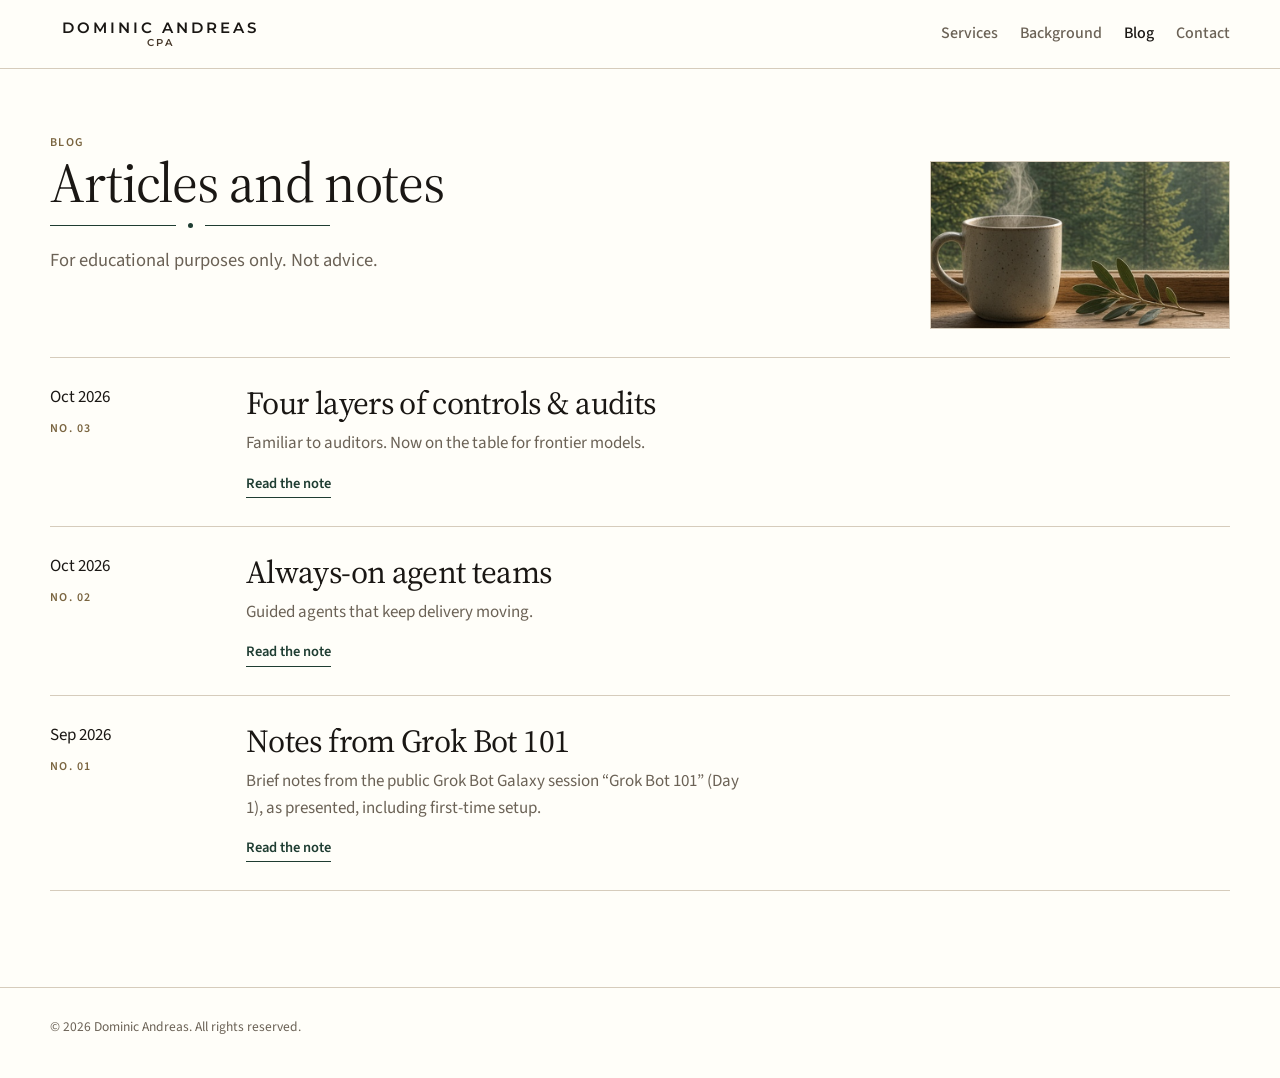
==== blog/index.html @ aa9d6150 "Add files via upload" ====
<!DOCTYPE html>
<!-- Public blog list. Source: versions/option-2/combined-index-cup-aside-live.html -->
<html lang="en"><head>
  <meta charset="UTF-8">
  <meta name="viewport" content="width=device-width, initial-scale=1">
  <title>Practice notes — Dominic Andreas, CPA</title>
  <meta name="description" content="Short notes on the file, the close, and where a tool belongs.">
  <meta name="theme-color" content="#1F3D32">
  <link rel="icon" href="data:image/svg+xml,%3Csvg xmlns='http://www.w3.org/2000/svg' viewBox='0 0 32 32'%3E%3Ccircle cx='16' cy='16' r='6' fill='%231F3D32'/%3E%3C/svg%3E">
  <link rel="preconnect" href="https://fonts.googleapis.com">
  <link rel="preconnect" href="https://fonts.gstatic.com" crossorigin="">
  <link href="https://fonts.googleapis.com/css2?family=Source+Sans+3:ital,wght@0,400;0,500;0,600;0,700;1,400&amp;family=Source+Serif+4:ital,opsz,wght@0,8..60,400;0,8..60,600;1,8..60,400&amp;display=swap" rel="stylesheet">
  <link href="https://fonts.googleapis.com/css2?family=Montserrat:wght@600&amp;display=swap" rel="stylesheet">
  <style>
    :root {
      --forest: #1F3D32;
      --forest-2: #18332A;
      --ink: #1A1714;
      --muted: #6B6256;
      --paper: #FFFEF9;
      --rule: #D6CCBC;
      --clay: #1F3D32;
      --sage: #7A6540;
    }
    * { box-sizing: border-box; margin: 0; padding: 0; }
    html { scroll-behavior: smooth; }
    body {
      background: var(--paper);
      color: var(--ink);
      font-family: "Source Sans 3", "Segoe UI", system-ui, sans-serif;
      font-size: 17px;
      line-height: 1.6;
    }
    img { display: block; max-width: 100%; }
    a { color: inherit; text-decoration: none; }
    a:hover { color: var(--forest-2); }
    :focus-visible { outline: 2px solid var(--forest); outline-offset: 3px; }
    ::selection { background: var(--forest); color: var(--paper); }
    .wrap { width: min(1180px, calc(100% - 40px)); margin: 0 auto; }
    header {
      position: sticky;
      top: 0;
      z-index: 10;
      background: #FFFEF9;
      backdrop-filter: blur(16px);
      border-bottom: 1px solid var(--rule);
    }
    .nav {
      display: flex;
      align-items: center;
      justify-content: space-between;
      gap: 20px;
      min-height: 68px;
      flex-wrap: wrap;
      padding: 8px 0;
    }
    .logo { display: flex; align-items: center; gap: 10px; font-weight: 700; }
    .dot { width: 10px; height: 10px; border-radius: 50%; background: var(--forest); flex: 0 0 auto; }
    .logo svg, .logo img.wordmark, .logo img.wordmark-da { display: block; height: 40px; width: auto; max-width: none; flex-shrink: 0; }
    .logo .lockup {
      display: flex;
      flex-direction: row;
      align-items: center;
      gap: 12px;
    }
    .logo .lockup-name {
      display: flex;
      flex-direction: column;
      align-items: center;
      gap: 3px;
    }
    .logo .lockup-word,
    .logo .logo-cred {
      font-family: "Montserrat", "Century Gothic", sans-serif !important;
      font-weight: 600;
      line-height: 1;
      white-space: nowrap;
    }
    .logo .lockup-word {
      font-size: 15px;
      letter-spacing: 0.2em;
      color: #1A1714;
    }
    .logo .logo-cred {
      font-size: 10px;
      letter-spacing: 0.22em;
      color: #46382A;
    }
    .nav-right { display: flex; flex-wrap: wrap; justify-content: flex-end; gap: 8px 22px; font-size: 16px; font-weight: 500; color: var(--muted); }
    .nav-right a { transition: color .15s ease; }
    .nav-right a:hover,
    .nav-right a[aria-current="page"] { color: var(--ink); }
    h1, h2 { font-family: "Source Serif 4", Georgia, serif; font-weight: 400; letter-spacing: -0.02em; }
    .kicker {
      font-size: 12px;
      letter-spacing: 0.12em;
      text-transform: uppercase;
      font-weight: 600;
      color: var(--sage);
    }
    .page { padding: 64px 0 96px; }
    .sheet {
      display: grid;
      grid-template-columns: minmax(0, 1fr) 300px;
      grid-template-areas:
        "intro cup"
        "list list";
      column-gap: 40px;
      align-items: start;
    }
    .intro { grid-area: intro; }
    .page h1 { font-size: clamp(40px, 5vw, 56px); line-height: 1.12; margin: 0 0 8px; }
    .rule-dot { display: flex; align-items: center; gap: 12px; margin: 0 0 18px; max-width: 280px; }
    .rule-dot::before, .rule-dot::after { content: ""; height: 1px; background: var(--clay); flex: 1; }
    .rule-dot span { width: 5px; height: 5px; border-radius: 50%; background: var(--clay); }
    .lede { max-width: none; color: var(--muted); font-size: 18.5px; line-height: 1.55; }
    .sample { margin-top: 16px; max-width: 68ch; font-size: 14px; color: var(--muted); }
    .cup { grid-area: cup; margin: 28px 0 0; }
    .cup img {
      width: 100%;
      height: 168px;
      object-fit: cover;
      object-position: center 58%;
      border: 1px solid var(--rule);
    }
    .list { grid-area: list; margin-top: 28px; border-top: 1px solid var(--rule); }
    .row {
      display: grid;
      grid-template-columns: 168px minmax(0, 1fr);
      gap: 12px 28px;
      padding: 26px 0 28px;
      border-bottom: 1px solid var(--rule);
    }
    .row time { display: block; font-variant-numeric: tabular-nums; }
    .row .kicker { display: block; margin-top: 8px; }
    .row h2 { font-size: clamp(26px, 3vw, 32px); line-height: 1.2; }
    .dek { margin-top: 8px; max-width: 62ch; color: var(--muted); }
    .more {
      display: inline-block;
      margin-top: 14px;
      font-size: 14.5px;
      font-weight: 600;
      color: var(--forest);
      border-bottom: 1px solid var(--clay);
      padding-bottom: 2px;
    }
    footer {
      border-top: 1px solid var(--rule);
      padding: 28px 0 40px;
      font-size: 13.5px;
      color: var(--muted);
    }
    @media (max-width: 800px) {
      .page { padding: 36px 0 64px; }
      .sheet {
        grid-template-columns: 1fr;
        grid-template-areas:
          "intro"
          "list"
          "cup";
      }
      .cup { margin-top: 28px; }
      .cup img { height: 180px; }
      .row { grid-template-columns: 1fr; gap: 8px; }
      .nav-right { gap: 8px 16px; font-size: 15.5px; }
    }
    @media (prefers-reduced-motion: reduce) { html { scroll-behavior: auto; } }
  </style>
</head>
<body>
  <header>
    <div class="wrap nav">
      <a class="logo" href="index.html" aria-label="Dominic Andreas, CPA"><span class="lockup"><img class="wordmark-da" src="da-monogram.png" alt="" height="40"><span class="lockup-name"><span class="lockup-word">DOMINIC ANDREAS</span><span class="logo-cred">CPA</span></span></span></a>
      <nav class="nav-right" aria-label="Primary">
        <a href="../index.html#services">Services</a>
        <a href="../background.html">Background</a>
        <a href="index.html" aria-current="page">Blog</a>
        <a href="../contact.html">Contact</a>
      </nav>
    </div>
  </header>
  <main class="page">
    <div class="wrap">
      <div class="sheet">
        <div class="intro">
          <p class="kicker">Blog</p>
          <h1>Articles and notes</h1>
          <div class="rule-dot" aria-hidden="true"><span></span></div>
          <p class="lede">For educational purposes only. Not advice.</p>
        </div>
        <figure class="cup">
          <img src="../images/mug-and-morning.png" alt="A ceramic mug on a wooden windowsill, with trees beyond the glass.">
        </figure>
        <div class="list">
          <article class="row">
            <div>
              <time datetime="2026-10-03">Oct 2026</time>
              <span class="kicker">No. 03</span>
            </div>
            <div>
              <h2><a href="posts/four-layers-of-controls-and-audits.html">Four layers of controls &amp; audits</a></h2>
              <p class="dek">Familiar to auditors. Now on the table for frontier models.</p>
              <a class="more" href="posts/four-layers-of-controls-and-audits.html">Read the note</a>
            </div>
          </article>
          <article class="row">
            <div>
              <time datetime="2026-10-03">Oct 2026</time>
              <span class="kicker">No. 02</span>
            </div>
            <div>
              <h2><a href="posts/always-on-agent-teams.html">Always-on agent teams</a></h2>
              <p class="dek">Guided agents that keep delivery moving.</p>
              <a class="more" href="posts/always-on-agent-teams.html">Read the note</a>
            </div>
          </article>
          <article class="row">
            <div>
              <time datetime="2026-09-12">Sep 2026</time>
              <span class="kicker">No. 01</span>
            </div>
            <div>
              <h2><a href="posts/grok-bot-101.html">Notes from Grok Bot 101</a></h2>
              <p class="dek">Brief notes from the public Grok Bot Galaxy session “Grok Bot 101” (Day 1), as presented, including first-time setup.&nbsp;<br></p>
              <a class="more" href="posts/grok-bot-101.html">Read the note</a>
            </div>
          </article>
        </div>
      </div>
    </div>
  </main>
  <footer>
    <div class="wrap">© 2026 Dominic Andreas. All rights reserved.</div>
  </footer>
  </body></html>
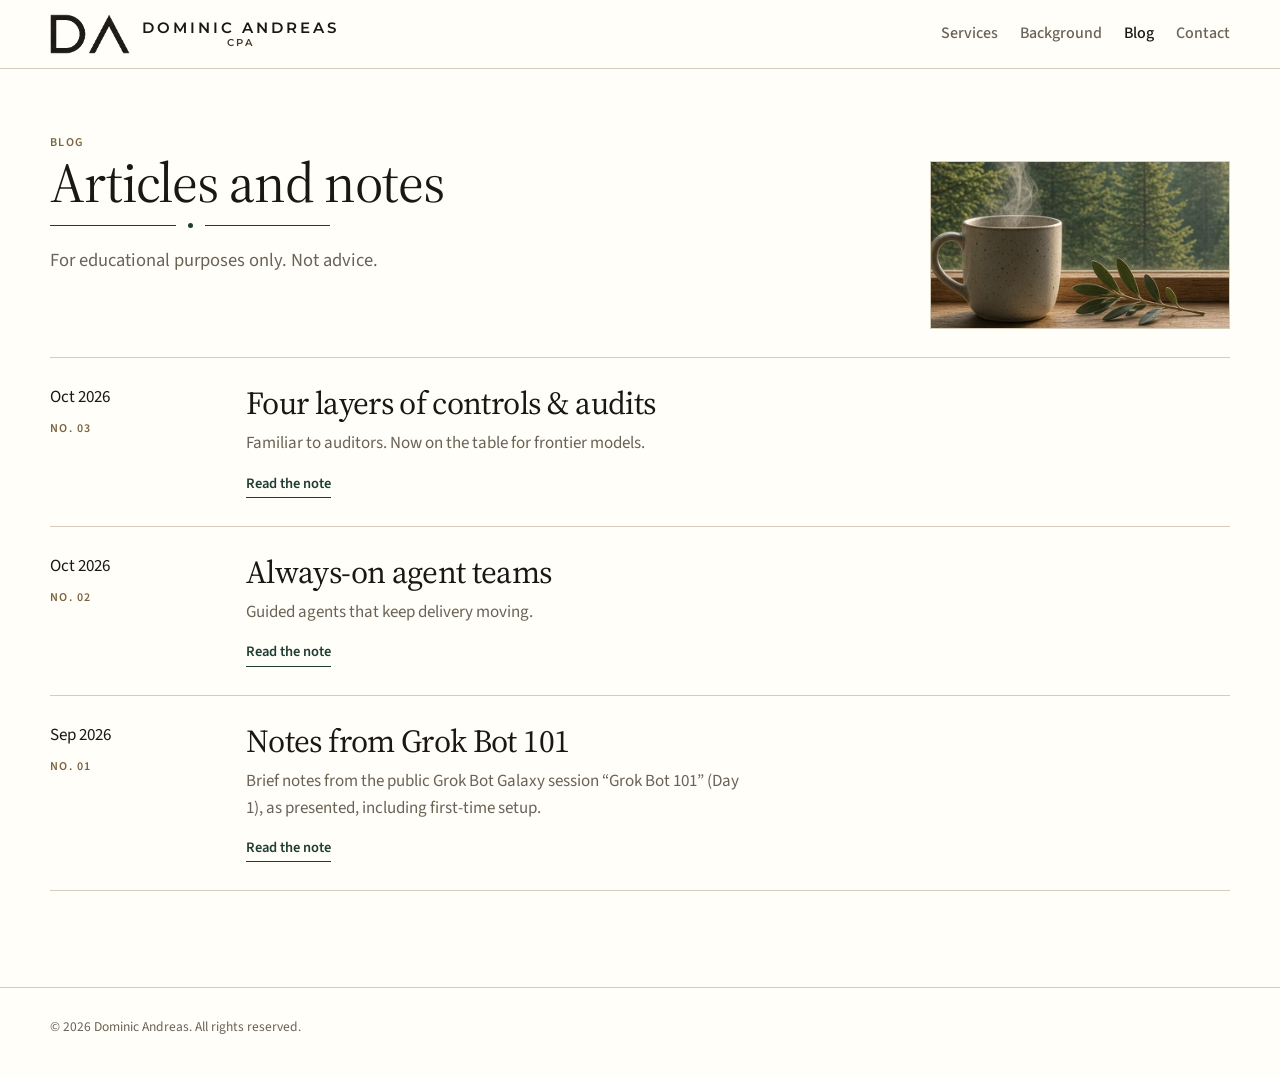
==== commit 3989dd9a: "Add files via upload" ====
--- a/blog/index.html
+++ b/blog/index.html
@@ -170,7 +170,7 @@
 <body>
   <header>
     <div class="wrap nav">
-      <a class="logo" href="index.html" aria-label="Dominic Andreas, CPA"><span class="lockup"><img class="wordmark-da" src="da-monogram.png" alt="" height="40"><span class="lockup-name"><span class="lockup-word">DOMINIC ANDREAS</span><span class="logo-cred">CPA</span></span></span></a>
+      <a class="logo" href="../index.html" aria-label="Dominic Andreas, CPA"><span class="lockup"><img class="wordmark-da" src="../da-monogram.png" alt="" height="40"><span class="lockup-name"><span class="lockup-word">DOMINIC ANDREAS</span><span class="logo-cred">CPA</span></span></span></a>
       <nav class="nav-right" aria-label="Primary">
         <a href="../index.html#services">Services</a>
         <a href="../background.html">Background</a>
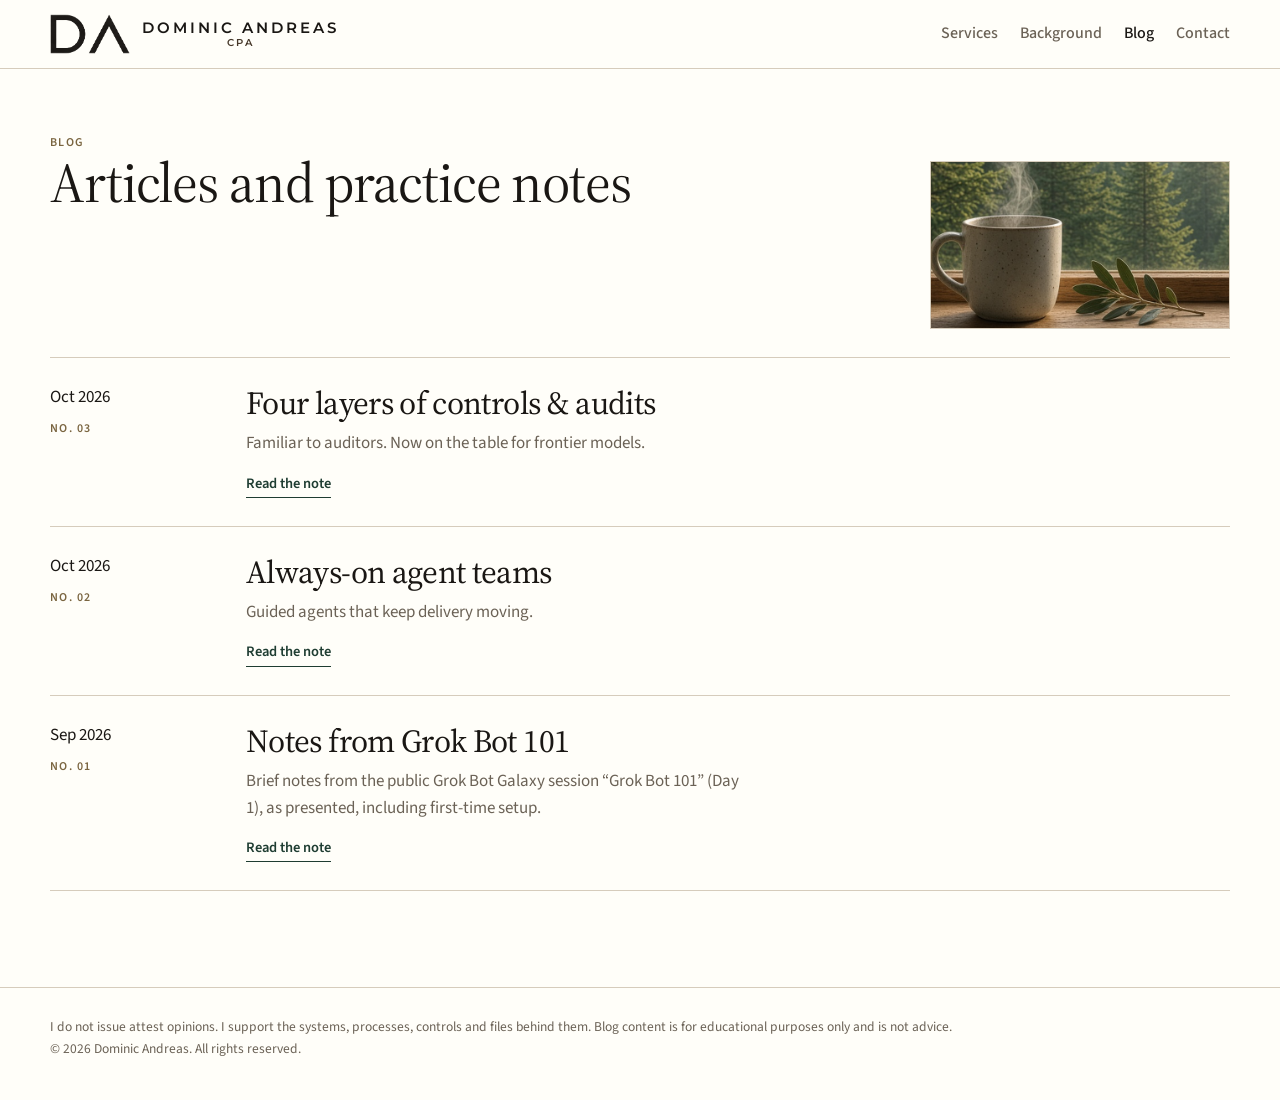
==== commit 3b5654f6: "Add files via upload" ====
--- a/blog/index.html
+++ b/blog/index.html
@@ -110,10 +110,7 @@
     }
     .intro { grid-area: intro; }
     .page h1 { font-size: clamp(40px, 5vw, 56px); line-height: 1.12; margin: 0 0 8px; }
-    .rule-dot { display: flex; align-items: center; gap: 12px; margin: 0 0 18px; max-width: 280px; }
-    .rule-dot::before, .rule-dot::after { content: ""; height: 1px; background: var(--clay); flex: 1; }
-    .rule-dot span { width: 5px; height: 5px; border-radius: 50%; background: var(--clay); }
-    .lede { max-width: none; color: var(--muted); font-size: 18.5px; line-height: 1.55; }
+    .lede { max-width: none; color: var(--muted); font-size: 16px; line-height: 1.55; }
     .sample { margin-top: 16px; max-width: 68ch; font-size: 14px; color: var(--muted); }
     .cup { grid-area: cup; margin: 28px 0 0; }
     .cup img {
@@ -184,9 +181,8 @@
       <div class="sheet">
         <div class="intro">
           <p class="kicker">Blog</p>
-          <h1>Articles and notes</h1>
-          <div class="rule-dot" aria-hidden="true"><span></span></div>
-          <p class="lede">For educational purposes only. Not advice.</p>
+          <h1>Articles and practice notes</h1>
+          <p class="lede" style="font-size: 15px;"><br></p>
         </div>
         <figure class="cup">
           <img src="../images/mug-and-morning.png" alt="A ceramic mug on a wooden windowsill, with trees beyond the glass.">
@@ -230,6 +226,6 @@
     </div>
   </main>
   <footer>
-    <div class="wrap">© 2026 Dominic Andreas. All rights reserved.</div>
+    <div class="wrap">I do not issue attest opinions. I support the systems, processes, controls and files behind them. Blog content is for educational purposes only and is not advice.<br>© 2026 Dominic Andreas. All rights reserved.</div>
   </footer>
   </body></html>
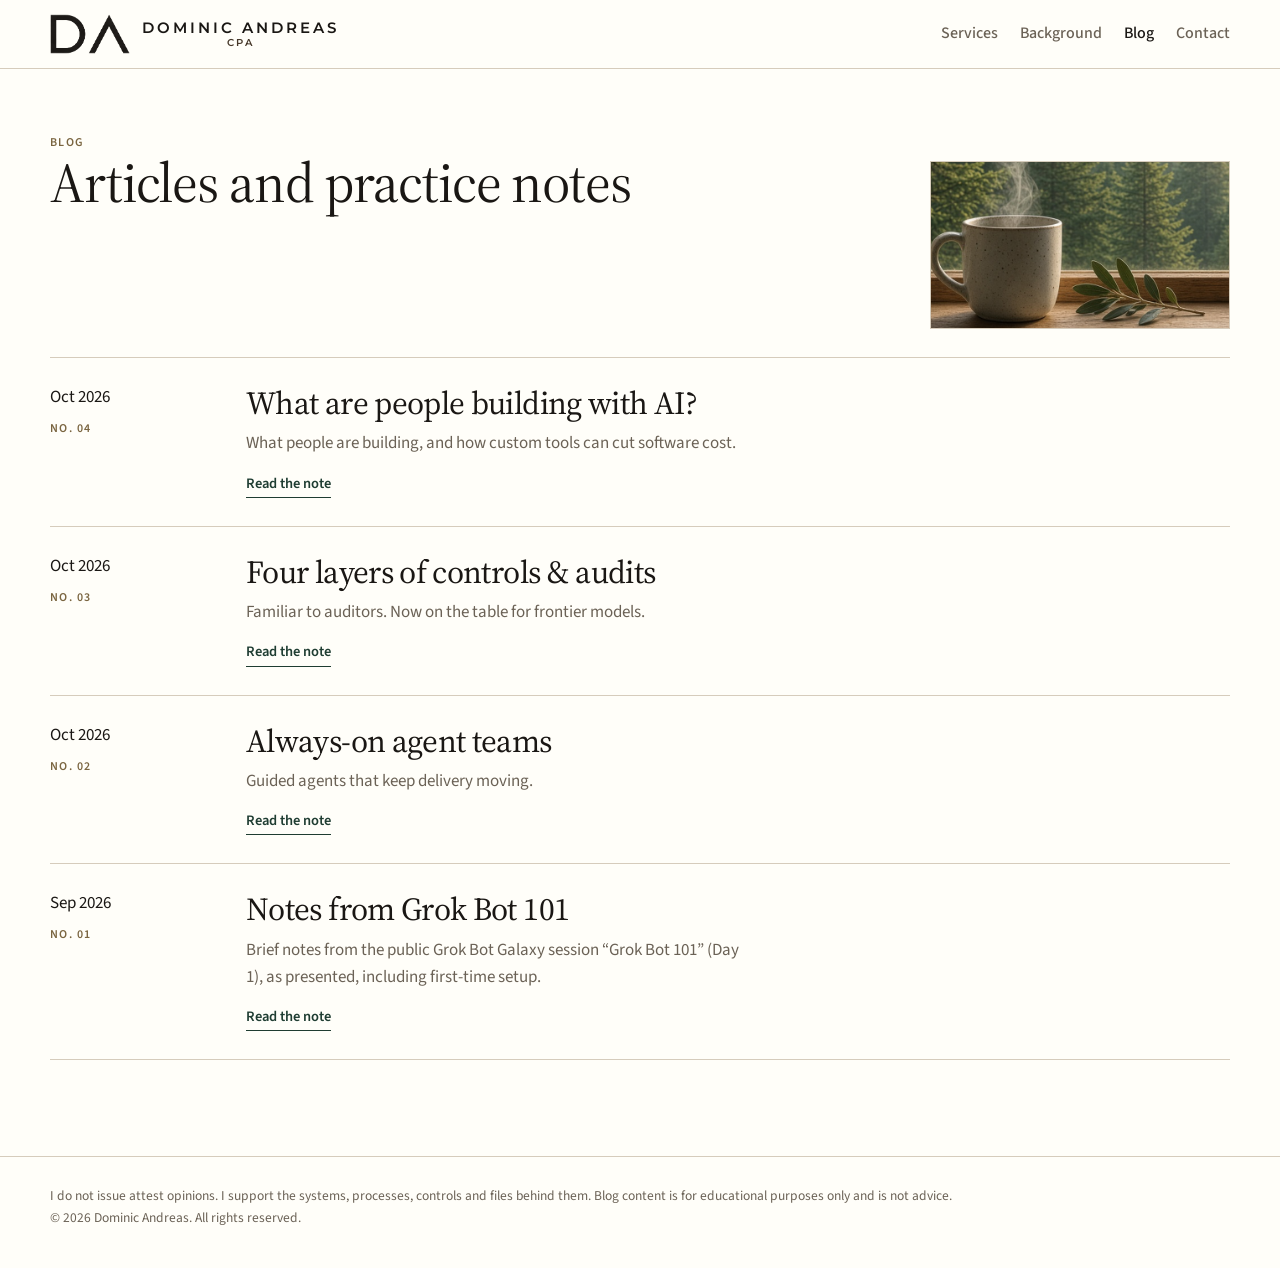
==== commit 4f4f97f8: "Add files via upload" ====
--- a/blog/index.html
+++ b/blog/index.html
@@ -190,6 +190,17 @@
         <div class="list">
           <article class="row">
             <div>
+              <time datetime="2026-10-20">Oct 2026</time>
+              <span class="kicker">No. 04</span>
+            </div>
+            <div>
+              <h2><a href="posts/business-ai-savings.html">What are people building with AI?</a></h2>
+              <p class="dek">What people are building, and how custom tools can cut software cost.</p>
+              <a class="more" href="posts/business-ai-savings.html">Read the note</a>
+            </div>
+          </article>
+          <article class="row">
+            <div>
               <time datetime="2026-10-03">Oct 2026</time>
               <span class="kicker">No. 03</span>
             </div>
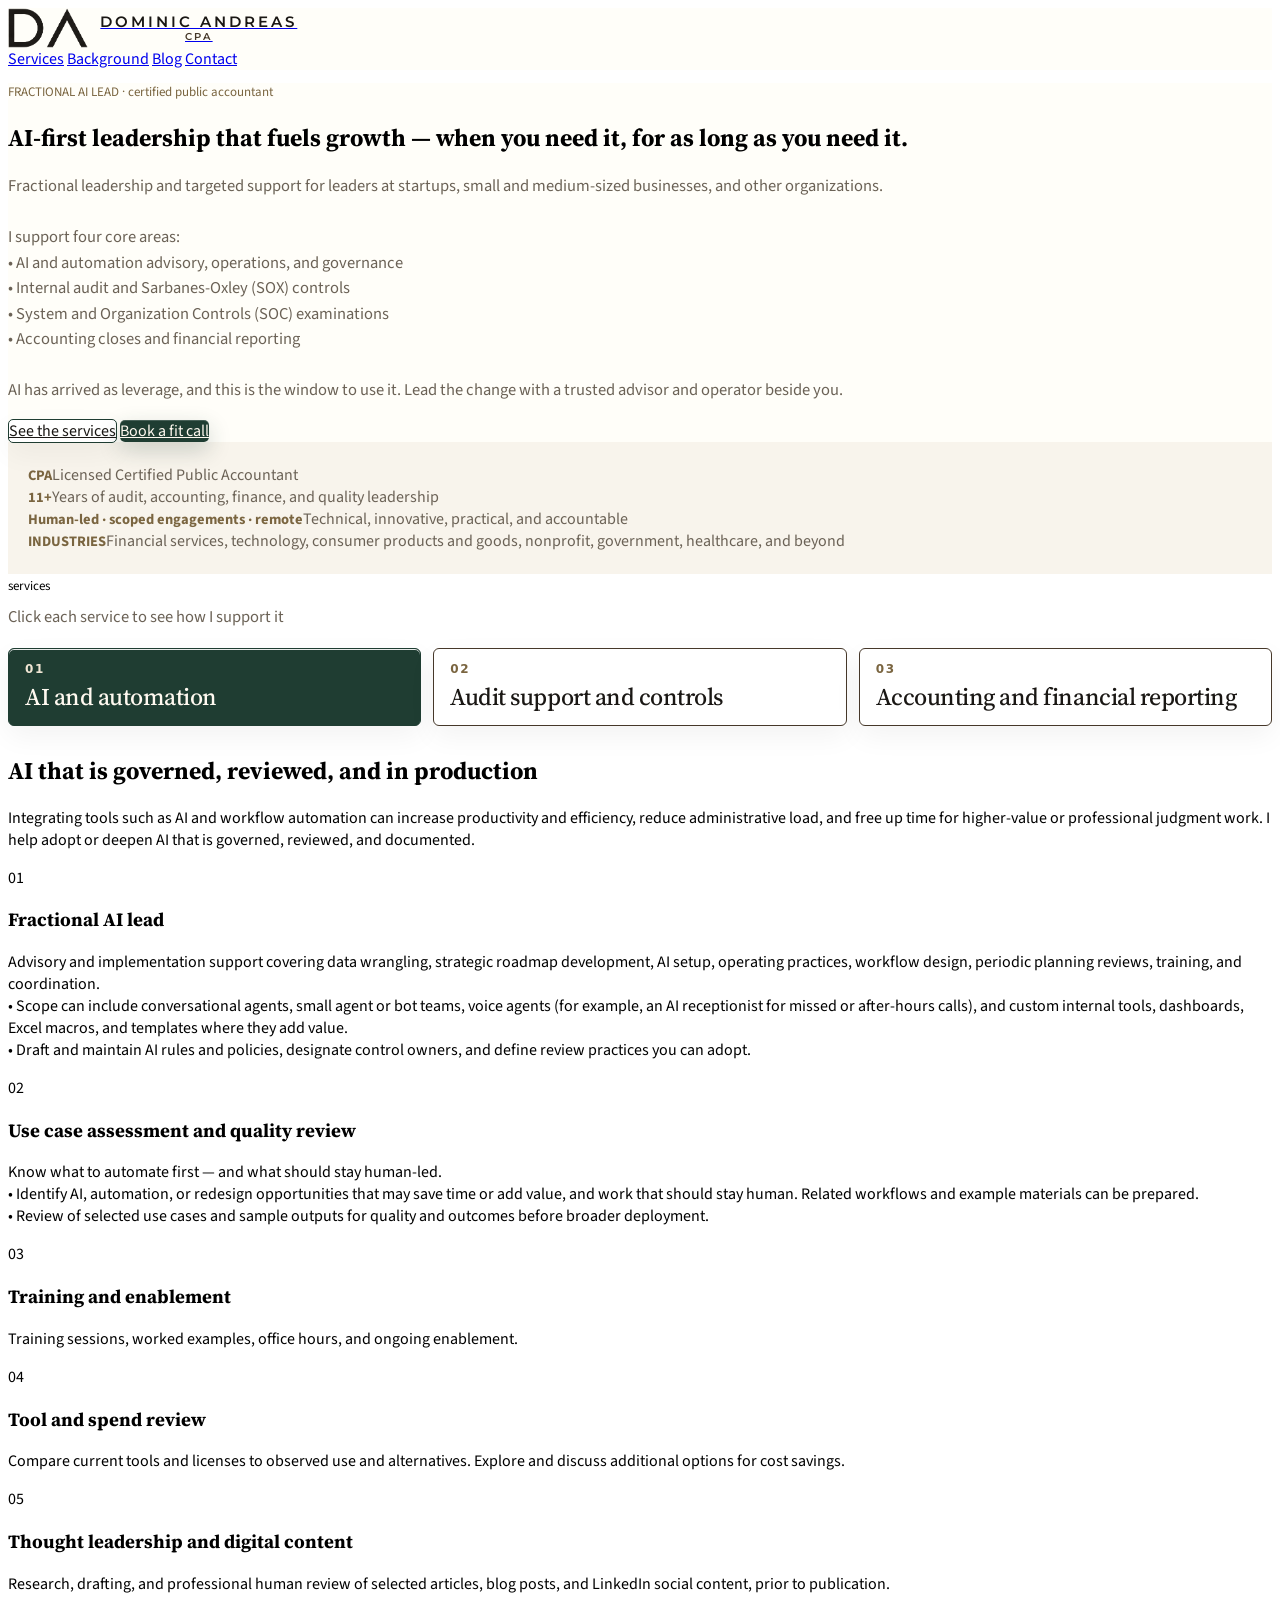
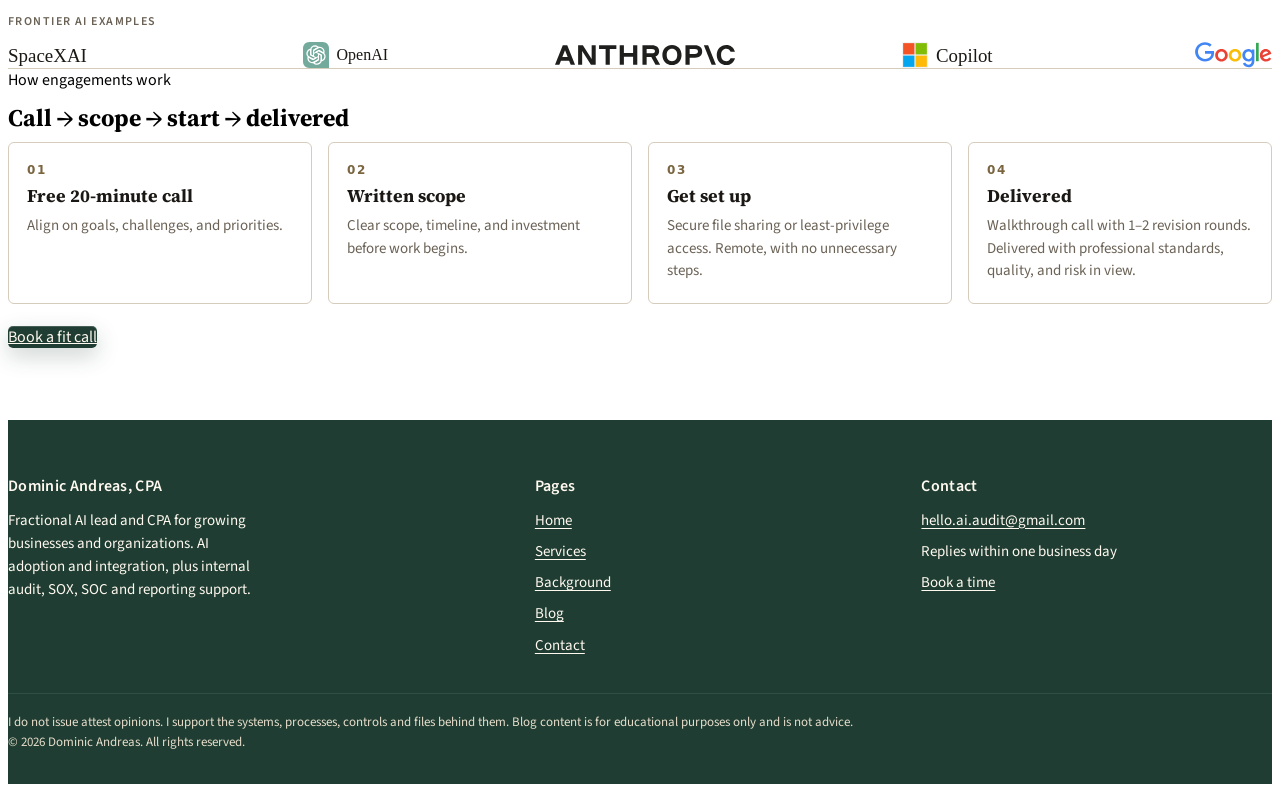
==== commit 39559a40: "Add files via upload" ====
--- a/blog/index.html
+++ b/blog/index.html
@@ -1,61 +1,41 @@
 <!DOCTYPE html>
-<!-- Public blog list. Source: versions/option-2/combined-index-cup-aside-live.html -->
-<html lang="en"><head>
-  <meta charset="UTF-8">
-  <meta name="viewport" content="width=device-width, initial-scale=1">
-  <title>Practice notes — Dominic Andreas, CPA</title>
-  <meta name="description" content="Short notes on the file, the close, and where a tool belongs.">
-  <meta name="theme-color" content="#1F3D32">
-  <link rel="icon" href="data:image/svg+xml,%3Csvg xmlns='http://www.w3.org/2000/svg' viewBox='0 0 32 32'%3E%3Ccircle cx='16' cy='16' r='6' fill='%231F3D32'/%3E%3C/svg%3E">
-  <link rel="preconnect" href="https://fonts.googleapis.com">
-  <link rel="preconnect" href="https://fonts.gstatic.com" crossorigin="">
-  <link href="https://fonts.googleapis.com/css2?family=Source+Sans+3:ital,wght@0,400;0,500;0,600;0,700;1,400&amp;family=Source+Serif+4:ital,opsz,wght@0,8..60,400;0,8..60,600;1,8..60,400&amp;display=swap" rel="stylesheet">
-  <link href="https://fonts.googleapis.com/css2?family=Montserrat:wght@600&amp;display=swap" rel="stylesheet">
-  <style>
+<!-- Public home. Source: versions/option-2/index-evergreen-type-combined-AIbeefup-wide-focus.html -->
+<html lang="en">
+<head>
+  <meta charset="UTF-8" />
+  <meta name="viewport" content="width=device-width, initial-scale=1" />
+  <title>Dominic Andreas, CPA — AI, Internal Audit, SOX, SOC, and Reporting</title>
+  <meta name="description" content="Independent fractional AI operator support, internal audit, SOX, and SEC filings." />
+  <meta name="theme-color" content="#1F3D32" />
+  <link rel="icon" href="data:image/svg+xml,%3Csvg xmlns='http://www.w3.org/2000/svg' viewBox='0 0 32 32'%3E%3Ccircle cx='16' cy='16' r='6' fill='%231F3D32'/%3E%3C/svg%3E" />
+  <link rel="preconnect" href="https://fonts.googleapis.com" />
+  <link rel="preconnect" href="https://fonts.gstatic.com" crossorigin />
+  <link href="https://fonts.googleapis.com/css2?family=Source+Sans+3:ital,wght@0,400;0,500;0,600;0,700;1,400&amp;family=Source+Serif+4:ital,opsz,wght@0,8..60,400;0,8..60,600;1,8..60,400&amp;display=swap" rel="stylesheet" />
+  <link href="https://fonts.googleapis.com/css2?family=Montserrat:wght@600&amp;display=swap" rel="stylesheet" />
+  <link rel="stylesheet" href="site.css" />
+  <style id="page-css">
     :root {
       --forest: #1F3D32;
       --forest-2: #18332A;
+      --leaf: #7A6540;
       --ink: #1A1714;
       --muted: #6B6256;
+      --line: #D6CCBC;
       --paper: #FFFEF9;
+      --panel: #FFFEF9;
+      --gold: #1F3D32;
       --rule: #D6CCBC;
-      --clay: #1F3D32;
-      --sage: #7A6540;
-    }
-    * { box-sizing: border-box; margin: 0; padding: 0; }
-    html { scroll-behavior: smooth; }
-    body {
-      background: var(--paper);
-      color: var(--ink);
-      font-family: "Source Sans 3", "Segoe UI", system-ui, sans-serif;
-      font-size: 17px;
-      line-height: 1.6;
-    }
-    img { display: block; max-width: 100%; }
-    a { color: inherit; text-decoration: none; }
-    a:hover { color: var(--forest-2); }
-    :focus-visible { outline: 2px solid var(--forest); outline-offset: 3px; }
-    ::selection { background: var(--forest); color: var(--paper); }
-    .wrap { width: min(1180px, calc(100% - 40px)); margin: 0 auto; }
-    header {
-      position: sticky;
-      top: 0;
-      z-index: 10;
-      background: #FFFEF9;
-      backdrop-filter: blur(16px);
-      border-bottom: 1px solid var(--rule);
-    }
-    .nav {
-      display: flex;
-      align-items: center;
-      justify-content: space-between;
-      gap: 20px;
-      min-height: 68px;
-      flex-wrap: wrap;
-      padding: 8px 0;
-    }
-    .logo { display: flex; align-items: center; gap: 10px; font-weight: 700; }
-    .dot { width: 10px; height: 10px; border-radius: 50%; background: var(--forest); flex: 0 0 auto; }
+    }
+    body, .small, .logo, button, input, select, textarea, label {
+      font-family: "Source Sans 3", system-ui, sans-serif !important;
+    }
+    h1, h2, h3, h1.page-title {
+      font-family: "Source Serif 4", Georgia, serif !important;
+    }
+    .meta-box h2 { font-family: "Source Sans 3", system-ui, sans-serif; }
+    header { background: #FFFEF9; }
+    ::selection { background: #1F3D32; color: #FFF9F0; }
+    .dot { background: #1F3D32 !important; }
     .logo svg, .logo img.wordmark, .logo img.wordmark-da { display: block; height: 40px; width: auto; max-width: none; flex-shrink: 0; }
     .logo .lockup {
       display: flex;
@@ -86,157 +66,506 @@
       letter-spacing: 0.22em;
       color: #46382A;
     }
-    .nav-right { display: flex; flex-wrap: wrap; justify-content: flex-end; gap: 8px 22px; font-size: 16px; font-weight: 500; color: var(--muted); }
-    .nav-right a { transition: color .15s ease; }
-    .nav-right a:hover,
-    .nav-right a[aria-current="page"] { color: var(--ink); }
-    h1, h2 { font-family: "Source Serif 4", Georgia, serif; font-weight: 400; letter-spacing: -0.02em; }
-    .kicker {
+    .btn { background: #1F3D32 !important; color: #FFF9F0 !important; border-radius: 5px; box-shadow: 0 1px 0 rgba(255,255,255,0.18) inset, 0 8px 22px rgba(31,61,50,0.22); transition: background .15s ease, color .15s ease, box-shadow .15s ease, transform .15s ease; }
+    .btn:hover { background: #18332A !important; transform: translateY(-1px); box-shadow: 0 1px 0 rgba(255,255,255,0.18) inset, 0 8px 22px rgba(31,61,50,0.28); }
+    .btn:focus-visible { outline: 2px solid #1F3D32; outline-offset: 2px; }
+    a.shortcut[href*="contact"] {
+      background: #1F3D32 !important;
+      color: #FFF9F0 !important;
+      border-color: #1F3D32;
+      border-radius: 5px;
+    }
+    a.shortcut[href*="contact"]:hover { background: #18332A; color: #FFF9F0; }
+    .close { max-width: none; }
+    .hero-kicker { font-size: 13px; color: #7A6540; }
+    .cell b { font-size: 14.5px; }
+    .cell span { font-size: 16px; }
+    .btn.btn-line {
+      background: #FFFFFF !important;
+      background-color: #FFFFFF !important;
+      color: #1A1714 !important;
+      border: 1px solid #1F3D32 !important;
+      border-radius: 5px;
+      box-shadow: 0 1px 0 rgba(255,255,255,0.9) inset, 0 10px 28px rgba(26,23,20,0.05);
+    }
+    .btn.btn-line:hover { background: #FFFFFF !important; background-color: #FFFFFF !important; color: #1A1714 !important; transform: translateY(-1px); box-shadow: 0 6px 18px rgba(26, 23, 20, 0.07); }
+    .btn.btn-line:focus-visible { outline: 2px solid #1F3D32; outline-offset: 2px; }
+    .cta-row { align-items: center; gap: 18px; }
+    .cta-row .cta-text {
+      display: inline-flex;
+      align-items: center;
+      min-height: 46px;
+      padding: 0;
+      background: none;
+      border: 0;
+      box-shadow: none;
+      border-radius: 0;
+      color: #1F3D32;
+      font-family: "Source Sans 3", system-ui, sans-serif;
+      font-size: 14.5px;
+      font-weight: 600;
+      text-decoration: underline;
+      text-underline-offset: 3px;
+    }
+    .cta-row .cta-text:hover { color: #18332A; }
+    .meta-box { border-left-color: #1F3D32; }
+    .hero-top { display: block; }
+    .hero-top h1 { max-width: none; }
+    .hero-top .lead {
+      grid-area: auto;
+      max-width: none;
+      margin-top: 16px;
+      font-size: 16.5px;
+      line-height: 1.55;
+      color: #6B6256;
+    }
+    .hero-top .lead span[style] { font-size: inherit !important; }
+    .hero-top .lead + .lead {
+      margin-top: 16px;
+      font-size: 16.5px;
+      line-height: 1.55;
+      color: #6B6256;
+    }
+    .hero-top .lead:empty,
+    .hero-top .lead:has(> br:only-child) { display: none; }
+    .offer-tabs { display: grid; grid-template-columns: repeat(3, 1fr); gap: 12px; margin: 0 0 28px; }
+    .offer-tab {
+      font-family: "Source Serif 4", Georgia, serif !important;
+      font-size: 24px;
+      font-weight: 500;
+      letter-spacing: -0.02em;
+      line-height: 1.15;
+      text-align: left;
+      color: #1A1714;
+      background: #FFFFFF;
+      border: 1px solid #46382A;
+      border-radius: 6px;
+      padding: 14px 16px;
+      cursor: pointer;
+      transition: border-color .15s ease, box-shadow .15s ease, background .15s ease, transform .15s ease;
+      box-shadow: 0 1px 0 rgba(255,255,255,0.9) inset, 0 10px 28px rgba(26,23,20,0.05);
+    }
+    .offer-tab:hover {
+      border-color: color-mix(in srgb, #46382A 55%, #D6CCBC);
+      box-shadow:
+        inset 0 0 0 1px color-mix(in srgb, #46382A 35%, transparent),
+        0 6px 18px rgba(26, 23, 20, 0.07);
+      transform: translateY(-1px);
+    }
+    .offer-tab:focus-visible {
+      outline: 2px solid #46382A;
+      outline-offset: 2px;
+    }
+    .offer-tab .tab-n {
+      display: block;
+      font-family: "IBM Plex Sans", system-ui, sans-serif;
+      font-size: 12px;
+      letter-spacing: 0.14em;
+      font-weight: 600;
+      margin-bottom: 6px;
+      color: #7A6540;
+    }
+    .offer-tab[aria-selected="true"] { background: #1F3D32; color: #FFF9F0; border-color: #1F3D32; }
+    .offer-tab[aria-selected="true"] .tab-n { color: #F0E6D4; }
+    .offer-tab[aria-selected="true"]:hover {
+      transform: none;
+      box-shadow: none;
+      border-color: inherit;
+    }
+    .offer-panel { display: none !important; }
+    .wrap:has(#tab-automation[aria-selected="true"]) #panel-automation,
+    .wrap:has(#tab-services[aria-selected="true"]) #panel-services,
+    .wrap:has(#tab-filings[aria-selected="true"]) #panel-filings { display: block !important; }
+    .offer-kicker { margin: 0 0 14px; }
+    .offer-note {
+      margin: -4px 0 18px;
+      color: var(--muted);
+      font-size: 16.5px;
+      line-height: 1.45;
+    }
+    #engagements { border-top: 1px solid var(--rule); padding-bottom: 72px; }
+    #panel-automation .item:last-child { border-bottom: 0; }
+    #engagements .close { margin-top: 16px; }
+    #engagements .small { margin: 0 0 10px; }
+    #engagements h2 { margin: 0 0 8px; }
+    #engagements .stack {
+      display: grid;
+      grid-template-columns: repeat(4, 1fr);
+      gap: 16px;
+      border-top: 0;
+      margin-top: 0;
+    }
+    #engagements .item:first-child { padding-top: 20px; }
+    #engagements .item {
+      display: flex;
+      flex-direction: column;
+      align-items: flex-start;
+      gap: 8px;
+      background: #FFFFFF;
+      border: 1px solid #D6CCBC;
+      border-radius: 6px;
+      padding: 20px 18px;
+      row-gap: 8px;
+      column-gap: 0;
+      grid-template-columns: none;
+      border-bottom: 1px solid #D6CCBC;
+    }
+    #engagements .item h3,
+    #engagements .item p { grid-column: auto; margin: 0; }
+    #engagements .item h3 { font-size: 18px; line-height: 1.25; color: #1A1714; }
+    #engagements .item p { font-size: 15px; line-height: 1.5; color: #6B6256; }
+    #engagements .item .n {
+      display: block;
+      width: auto;
+      height: auto;
+      border-radius: 0;
+      background: none;
+      color: #7A6540;
+      font-family: "IBM Plex Sans", system-ui, sans-serif;
+      font-size: 12px;
+      letter-spacing: 0.14em;
+      font-weight: 600;
+      font-variant-numeric: tabular-nums;
+      padding: 0;
+    }
+    #engagements .eng-cta { margin-top: 22px; }
+    @media (max-width: 900px) {
+      #engagements .stack { grid-template-columns: repeat(2, 1fr); }
+    }
+    @media (max-width: 560px) {
+      #engagements .stack { grid-template-columns: 1fr; }
+    }
+
+    footer.site-foot {
+      background: #1F3D32;
+      color: #FFF9F0;
+      border-top: 0;
+      padding: 56px 0 32px;
+      font-size: 15px;
+    }
+    footer.site-foot .wrap {
+      font-size: 15px;
+      color: #FFF9F0;
+    }
+    footer.site-foot .foot-grid {
+      display: grid;
+      grid-template-columns: 1.4fr 1fr 1fr;
+      gap: 36px;
+      align-items: start;
+    }
+    footer.site-foot h3 {
+      font-family: "Source Sans 3", system-ui, sans-serif !important;
+      font-size: 16px !important;
+      font-weight: 600;
+      letter-spacing: 0.02em;
+      line-height: 1.3;
+      color: #FFF9F0;
+      margin: 0 0 12px;
+    }
+    footer.site-foot p,
+    footer.site-foot li {
+      font-family: "Source Sans 3", system-ui, sans-serif !important;
+      font-size: 15px !important;
+      line-height: 1.55;
+      color: #FFF9F0;
+      margin: 0;
+    }
+    footer.site-foot .foot-brand p { max-width: 36ch; }
+    footer.site-foot ul { list-style: none; padding: 0; margin: 0; }
+    footer.site-foot li + li { margin-top: 8px; }
+    footer.site-foot a {
+      color: #FFF9F0;
+      text-decoration: underline;
+      text-underline-offset: 3px;
+    }
+    footer.site-foot a:hover { color: #F0E6D4; }
+    footer.site-foot .legal {
+      border-top: 1px solid #2F4F43;
+      margin-top: 36px;
+      padding-top: 18px;
+      font-family: "Source Sans 3", system-ui, sans-serif !important;
+      font-size: 13px !important;
+      line-height: 1.55;
+      color: #E7DDCB;
+    }
+    @media (max-width: 800px) {
+      footer.site-foot .foot-grid { grid-template-columns: 1fr; gap: 28px; }
+    }
+    .offer-panel .band-head { grid-template-columns: 1fr; }
+    .offer-panel .band-head .intro { max-width: none; }
+    .hero {
+      background: #FFFEF9;
+    }
+    .hero .strip {
+      background: #F8F4EC;
+      color: #1A1714;
+      border-top: 0;
+      padding: 22px 8px 22px 20px;
+    }
+    .hero .strip .cell + .cell { border-left-color: #D6CCBC; }
+    .hero .strip .cell b { color: #7A6540; }
+    .hero .strip .cell span { color: #6B6256; }
+    .ai-models { margin: 18px 0 0; }
+    .ai-models-cap {
       font-size: 12px;
       letter-spacing: 0.12em;
       text-transform: uppercase;
       font-weight: 600;
-      color: var(--sage);
-    }
-    .page { padding: 64px 0 96px; }
-    .sheet {
-      display: grid;
-      grid-template-columns: minmax(0, 1fr) 300px;
-      grid-template-areas:
-        "intro cup"
-        "list list";
-      column-gap: 40px;
-      align-items: start;
-    }
-    .intro { grid-area: intro; }
-    .page h1 { font-size: clamp(40px, 5vw, 56px); line-height: 1.12; margin: 0 0 8px; }
-    .lede { max-width: none; color: var(--muted); font-size: 16px; line-height: 1.55; }
-    .sample { margin-top: 16px; max-width: 68ch; font-size: 14px; color: var(--muted); }
-    .cup { grid-area: cup; margin: 28px 0 0; }
-    .cup img {
+      color: var(--muted);
+      margin: 0 0 12px;
+    }
+    .ai-models-row {
+      display: flex;
+      flex-wrap: nowrap;
       width: 100%;
-      height: 168px;
-      object-fit: cover;
-      object-position: center 58%;
-      border: 1px solid var(--rule);
-    }
-    .list { grid-area: list; margin-top: 28px; border-top: 1px solid var(--rule); }
-    .row {
-      display: grid;
-      grid-template-columns: 168px minmax(0, 1fr);
-      gap: 12px 28px;
-      padding: 26px 0 28px;
-      border-bottom: 1px solid var(--rule);
-    }
-    .row time { display: block; font-variant-numeric: tabular-nums; }
-    .row .kicker { display: block; margin-top: 8px; }
-    .row h2 { font-size: clamp(26px, 3vw, 32px); line-height: 1.2; }
-    .dek { margin-top: 8px; max-width: 62ch; color: var(--muted); }
-    .more {
-      display: inline-block;
-      margin-top: 14px;
-      font-size: 14.5px;
-      font-weight: 600;
-      color: var(--forest);
-      border-bottom: 1px solid var(--clay);
-      padding-bottom: 2px;
-    }
-    footer {
-      border-top: 1px solid var(--rule);
-      padding: 28px 0 40px;
-      font-size: 13.5px;
-      color: var(--muted);
-    }
+      justify-content: space-between;
+      align-items: center;
+      gap: 12px;
+    }
+    .ai-models-lockup {
+      display: inline-flex;
+      align-items: center;
+      gap: 8px;
+      font-family: Georgia, serif;
+      font-size: 16px;
+      color: var(--ink);
+      white-space: nowrap;
+    }
+    .ai-models-row img { height: 26px; width: auto; max-width: 180px; display: block; }
     @media (max-width: 800px) {
-      .page { padding: 36px 0 64px; }
-      .sheet {
-        grid-template-columns: 1fr;
-        grid-template-areas:
-          "intro"
-          "list"
-          "cup";
-      }
-      .cup { margin-top: 28px; }
-      .cup img { height: 180px; }
-      .row { grid-template-columns: 1fr; gap: 8px; }
-      .nav-right { gap: 8px 16px; font-size: 15.5px; }
-    }
-    @media (prefers-reduced-motion: reduce) { html { scroll-behavior: auto; } }
+      .offer-tabs { grid-template-columns: 1fr; }
+      .ai-models-row { flex-wrap: wrap; justify-content: flex-start; row-gap: 16px; }
+    }
+
+    a.page-edit {
+      position: fixed;
+      z-index: 40;
+      right: 18px;
+      bottom: 18px;
+      background: #1F3D32;
+      color: #FFF9F0;
+      font-family: "Source Sans 3", system-ui, sans-serif;
+      font-size: 14px;
+      font-weight: 600;
+      text-decoration: none;
+      padding: 10px 16px;
+      border-radius: 5px;
+    }
+    a.page-edit:hover { background: #18332A; }
   </style>
 </head>
 <body>
-  <header>
+<header>
     <div class="wrap nav">
-      <a class="logo" href="../index.html" aria-label="Dominic Andreas, CPA"><span class="lockup"><img class="wordmark-da" src="../da-monogram.png" alt="" height="40"><span class="lockup-name"><span class="lockup-word">DOMINIC ANDREAS</span><span class="logo-cred">CPA</span></span></span></a>
+      <a class="logo" href="index.html" aria-label="Dominic Andreas, CPA"><span class="lockup"><img class="wordmark-da" src="da-monogram.png" alt="" height="40"><span class="lockup-name"><span class="lockup-word">DOMINIC ANDREAS</span><span class="logo-cred">CPA</span></span></span></a>
       <nav class="nav-right" aria-label="Primary">
-        <a href="../index.html#services">Services</a>
-        <a href="../background.html">Background</a>
-        <a href="index.html" aria-current="page">Blog</a>
-        <a href="../contact.html">Contact</a>
+        <a href="index.html#services">Services</a>
+        <a href="background.html">Background</a>
+        <a href="blog/index.html">Blog</a>
+        <a href="contact.html">Contact</a>
       </nav>
     </div>
   </header>
-  <main class="page">
+
+  <main id="top">
+    <section class="hero" aria-labelledby="hero-title">
+      <div class="wrap">
+        <p class="small hero-kicker">FRACTIONAL AI LEAD · certified public accountant</p>
+        <h1 id="hero-title">AI-first leadership that fuels growth — when you need it, for as long as you need it.</h1>
+        <div class="hero-top">
+          <p class="lead">Fractional leadership and targeted support for leaders at startups, small and medium-sized businesses, and other organizations.<br><br>I support four core areas:<br>• AI and automation advisory, operations, and governance<br>• Internal audit and Sarbanes-Oxley (SOX) controls<br>• System and Organization Controls (SOC) examinations<br>• Accounting closes and financial reporting<br><br>AI has arrived as leverage, and this is the window to use it. Lead the change with a trusted advisor and operator beside you.</p></div>
+        <div class="cta-row">
+          <a class="btn btn-line" href="#services">See the services</a>
+          <a class="btn" href="contact.html">Book a fit call</a>
+        </div>
+        <div class="strip" role="list">
+          <div class="cell" role="listitem"><b>CPA</b><span>Licensed Certified Public Accountant</span></div>
+          <div class="cell" role="listitem"><b>11+</b><span>Years of audit, accounting, finance, and quality leadership</span></div>
+          <div class="cell" role="listitem"><b>Human-led · scoped engagements · remote</b><span>Technical, innovative, practical, and accountable<br></span></div>
+          <div class="cell" role="listitem"><b>INDUSTRIES</b><span>Financial services, technology, consumer products and goods, nonprofit, government, healthcare, and beyond</span></div>
+        </div>
+      </div>
+    </section>
+
+    <section class="band" id="services" aria-labelledby="services-title">
+      <div class="wrap">
+        <p class="small offer-kicker"><span style="font-size: 13px;">services</span></p>
+        <p class="offer-note">Click each service to see how I support it</p>
+        <div class="offer-tabs" role="tablist" aria-label="Services">
+          <button type="button" class="offer-tab" role="tab" id="tab-automation" aria-selected="true" aria-controls="panel-automation"><span class="tab-n">01</span>AI and automation</button>
+          <button type="button" class="offer-tab" role="tab" id="tab-services" aria-selected="false" aria-controls="panel-services"><span class="tab-n">02</span>Audit support and controls</button>
+          <button type="button" class="offer-tab" role="tab" id="tab-filings" aria-selected="false" aria-controls="panel-filings"><span class="tab-n">03</span>Accounting and financial reporting</button>
+        </div>
+        <div class="offer-panel" id="panel-services" role="tabpanel" aria-labelledby="tab-services" hidden="">
+        <div class="band-head">
+          <div>
+            <h2 id="services-title">Internal audit, SOX, and SOC capacity that closes findings</h2>
+            <p class="intro">Planning, testing, reporting, and follow-up so findings close and the file holds up. Through the audit cycle, we also coordinate with external auditors — PBC request tracking, workpapers, evidence assembly, and clear communication.</p>
+          </div>
+        </div>
+        <div class="stack">
+          <article class="item">
+            <div class="n">01</div>
+            <h3>Internal audits and compliance</h3>
+            <p>Risk-based financial, operational, information technology (IT), and compliance audits. Planning through reporting, with findings that are specific, evidence-based, and usable.</p>
+          </article>
+          <article class="item">
+            <div class="n">02</div>
+            <h3>Co-sourced SOX testing and remediation</h3>
+            <p>Risk-based SOX / ICFR testing capacity inside your methodology — plus remediation that sticks. ITGC and IT audit support when systems sit in scope.</p>
+          </article>
+          <article class="item">
+            <div class="n">03</div>
+            <h3>SOC 1 and SOC 2&nbsp;&nbsp;</h3>
+            <p>SOC support and readiness: internal control identification and documentation, walkthroughs, evidence gathering and testing, gap analysis, and reporting.</p>
+          </article>
+          <article class="item">
+            <div class="n">04</div>
+            <h3>Standing up the function</h3>
+            <p>When standing up or building internal audit: risk universe, annual plan, workpaper standards, and reporting management can use.</p>
+          </article>
+        </div>
+        <p class="close">Once the process is sound, repeatable steps can be automated, with governance and quality gates.</p>
+        </div>
+        <div class="offer-panel" id="panel-automation" role="tabpanel" aria-labelledby="tab-automation">
+        <div class="band-head">
+          <div>
+            <h2 id="automation-title">AI that is governed, reviewed, and in production</h2>
+            <p class="intro">Integrating tools such as AI and workflow automation can increase productivity and efficiency, reduce administrative load, and free up time for higher-value or professional judgment work. I help adopt or deepen AI that is governed, reviewed, and documented.&nbsp;</p>
+          </div>
+        </div>
+
+<div class="stack"><article class="item"><div class="n">01</div><h3>Fractional AI lead</h3><p>Advisory and implementation support covering data wrangling, strategic roadmap development, AI setup, operating practices, workflow design, periodic planning reviews, training, and coordination.<br>• Scope can include conversational agents, small agent or bot teams, voice agents (for example, an AI receptionist for missed or after-hours calls), and custom internal tools, dashboards, Excel macros, and templates where they add value.<br>• Draft and maintain AI rules and policies, designate control owners, and define review practices you can adopt.</p></article>
+          <article class="item">
+            <div class="n">02</div>
+            <h3>Use case assessment and quality review</h3>
+            <p>Know what to automate first — and what should stay human-led.<br>• Identify AI, automation, or redesign opportunities that may save time or add value, and work that should stay human. Related workflows and example materials can be prepared.<br>• Review of selected use cases and sample outputs for quality and outcomes before broader deployment.</p>
+          </article>
+          <article class="item">
+            <div class="n">03</div>
+            <h3>Training and enablement</h3>
+            <p>Training sessions, worked examples, office hours, and ongoing enablement.</p>
+          </article>
+          <article class="item">
+            <div class="n">04</div>
+            <h3>Tool and spend review</h3>
+            <p>Compare current tools and licenses to observed use and alternatives. Explore and discuss additional options for cost savings.<br></p>
+          </article>
+        <article class="item">
+            <div class="n">05</div>
+            <h3>Thought leadership and digital content</h3>
+            <p>Research, drafting, and professional human review of selected articles, blog posts, and LinkedIn social content, prior to publication.</p>
+          </article></div>
+        <div class="ai-models">
+          <p class="ai-models-cap">Frontier AI examples</p>
+          <div class="ai-models-row">
+            <img alt="SpaceXAI" src="[data-uri]">
+    <span class="ai-models-lockup"><img alt="" src="[data-uri]"><span>OpenAI</span></span>
+    <img alt="Anthropic" src="[data-uri]">
+    <span class="ai-models-lockup"><img alt="Microsoft" src="[data-uri]"><img alt="Copilot" src="[data-uri]"></span>
+    <img alt="Google" src="[data-uri]">
+          </div>
+        </div>
+        </div>
+        <div class="offer-panel" id="panel-filings" role="tabpanel" aria-labelledby="tab-filings" hidden="">
+        <div class="band-head">
+          <div>
+            <h2 id="filings-title">Accounting close, reporting, SEC filings, and more for lean teams</h2>
+            <p class="intro">Accounting and period-end closes, financial reporting, and SEC filings — for when the work has to hold up. Through the audit cycle, we also coordinate with external auditors — PBC request tracking, workpapers, evidence assembly, and clear communication.</p>
+          </div>
+        </div>
+        <div class="stack">
+          <article class="item">
+            <div class="n">01</div>
+            <h3>Close, reporting package, and disclosures</h3>
+            <p>A package that management can rely on — tied to the file.<br>• Period-end close, rollforwards, flux analysis, accounting support, and a reporting package, including footnotes, tables, and disclosure checklists.</p>
+          </article>
+          <article class="item">
+            <div class="n">02</div>
+            <h3>Reporting process and pre-issue review</h3>
+            <p>Close calendar, controls with dated signoffs, workpaper standards, and a repeatable path from trial balance to filed document. Review of the reporting file before it goes out, with follow-up if needed.</p>
+          </article>
+          <article class="item">
+            <div class="n">03</div>
+            <h3>SEC filings</h3>
+            <p>Support with 10-K, 10-Q, 8-K, MD&amp;A, disclosure checklists, calendars, drafts, and a supporting file that is ready for the next reviewer.</p>
+          </article>
+          <article class="item">
+            <div class="n">04</div>
+            <h3>Technical accounting support</h3>
+            <p>Clear memo-ready analysis on complex or first-time topics.<br>• Research and documentation for complex GAAP or disclosure questions, and support when the company is new to SEC reporting.</p>
+          </article>
+        </div>
+        <p class="close">Once the process is sound, repeatable steps can be automated, with governance and quality gates.</p>
+        </div>
+      </div>
+    </section>
+    
+
+    <section class="band" id="engagements" aria-labelledby="engagements-title">
+      <div class="wrap">
+        <p class="small">How engagements work</p>
+        <h2 id="engagements-title">Call → scope → start → delivered</h2>
+        <div class="stack">
+          <article class="item">
+            <div class="n">01</div>
+            <h3>Free 20-minute call</h3>
+            <p>Align on goals, challenges, and priorities.</p>
+          </article>
+          <article class="item">
+            <div class="n">02</div>
+            <h3>Written scope</h3>
+            <p>Clear scope, timeline, and investment before work begins.</p>
+          </article>
+          <article class="item">
+            <div class="n">03</div>
+            <h3>Get set up&nbsp;</h3>
+            <p>Secure file sharing or least-privilege access. Remote, with no unnecessary steps.</p>
+          </article>
+          <article class="item">
+            <div class="n">04</div>
+            <h3>Delivered</h3>
+            <p>Walkthrough call with 1–2 revision rounds. Delivered with professional standards, quality, and risk in view.</p>
+          </article>
+        </div>
+        <div class="cta-row eng-cta">
+          <a class="btn" href="contact.html">Book a fit call</a>
+        </div>
+        
+      </div>
+    </section>
+
+  </main>
+
+  <footer class="site-foot">
     <div class="wrap">
-      <div class="sheet">
-        <div class="intro">
-          <p class="kicker">Blog</p>
-          <h1>Articles and practice notes</h1>
-          <p class="lede" style="font-size: 15px;"><br></p>
-        </div>
-        <figure class="cup">
-          <img src="../images/mug-and-morning.png" alt="A ceramic mug on a wooden windowsill, with trees beyond the glass.">
-        </figure>
-        <div class="list">
-          <article class="row">
-            <div>
-              <time datetime="2026-10-20">Oct 2026</time>
-              <span class="kicker">No. 04</span>
-            </div>
-            <div>
-              <h2><a href="posts/business-ai-savings.html">What are people building with AI?</a></h2>
-              <p class="dek">What people are building, and how custom tools can cut software cost.</p>
-              <a class="more" href="posts/business-ai-savings.html">Read the note</a>
-            </div>
-          </article>
-          <article class="row">
-            <div>
-              <time datetime="2026-10-03">Oct 2026</time>
-              <span class="kicker">No. 03</span>
-            </div>
-            <div>
-              <h2><a href="posts/four-layers-of-controls-and-audits.html">Four layers of controls &amp; audits</a></h2>
-              <p class="dek">Familiar to auditors. Now on the table for frontier models.</p>
-              <a class="more" href="posts/four-layers-of-controls-and-audits.html">Read the note</a>
-            </div>
-          </article>
-          <article class="row">
-            <div>
-              <time datetime="2026-10-03">Oct 2026</time>
-              <span class="kicker">No. 02</span>
-            </div>
-            <div>
-              <h2><a href="posts/always-on-agent-teams.html">Always-on agent teams</a></h2>
-              <p class="dek">Guided agents that keep delivery moving.</p>
-              <a class="more" href="posts/always-on-agent-teams.html">Read the note</a>
-            </div>
-          </article>
-          <article class="row">
-            <div>
-              <time datetime="2026-09-12">Sep 2026</time>
-              <span class="kicker">No. 01</span>
-            </div>
-            <div>
-              <h2><a href="posts/grok-bot-101.html">Notes from Grok Bot 101</a></h2>
-              <p class="dek">Brief notes from the public Grok Bot Galaxy session “Grok Bot 101” (Day 1), as presented, including first-time setup.&nbsp;<br></p>
-              <a class="more" href="posts/grok-bot-101.html">Read the note</a>
-            </div>
-          </article>
+      <div class="foot-grid">
+        <div class="foot-brand">
+          <h3>Dominic Andreas, CPA</h3>
+          <p>Fractional AI lead and CPA for growing businesses and organizations. AI adoption and integration, plus internal audit, SOX, SOC and reporting support.</p>
+        </div>
+        <div class="foot-pages">
+          <h3>Pages</h3>
+          <ul>
+            <li><a href="#top">Home</a></li>
+            <li><a href="#services">Services</a></li>
+            <li><a href="background.html">Background</a></li>
+            <li><a href="blog/index.html">Blog</a></li>
+            <li><a href="contact.html">Contact</a></li>
+          </ul>
+        </div>
+        <div class="foot-contact">
+          <h3>Contact</h3>
+          <ul>
+            <li><a href="mailto:hello.ai.audit@gmail.com">hello.ai.audit@gmail.com</a></li>
+            <li>Replies within one business day</li>
+            <li><a href="contact.html">Book a time</a></li>
+          </ul>
         </div>
       </div>
+      <div class="legal">I do not issue attest opinions. I support the systems, processes, controls and files behind them. Blog content is for educational purposes only and is not advice.<br>© 2026 Dominic Andreas. All rights reserved.</div>
     </div>
-  </main>
-  <footer>
-    <div class="wrap">I do not issue attest opinions. I support the systems, processes, controls and files behind them. Blog content is for educational purposes only and is not advice.<br>© 2026 Dominic Andreas. All rights reserved.</div>
   </footer>
-  </body></html>
+    <script>(function(){document.addEventListener("click",function(e){var tab=e.target.closest&&e.target.closest(".offer-tab");if(!tab)return;e.preventDefault();var id=tab.getAttribute("aria-controls");document.querySelectorAll(".offer-tab").forEach(function(t){t.setAttribute("aria-selected",t.getAttribute("aria-controls")===id?"true":"false");});document.querySelectorAll(".offer-panel").forEach(function(p){p.removeAttribute("style");if(p.id===id)p.removeAttribute("hidden");else p.setAttribute("hidden","");});},true);})();</script>
+</body>
+</html>
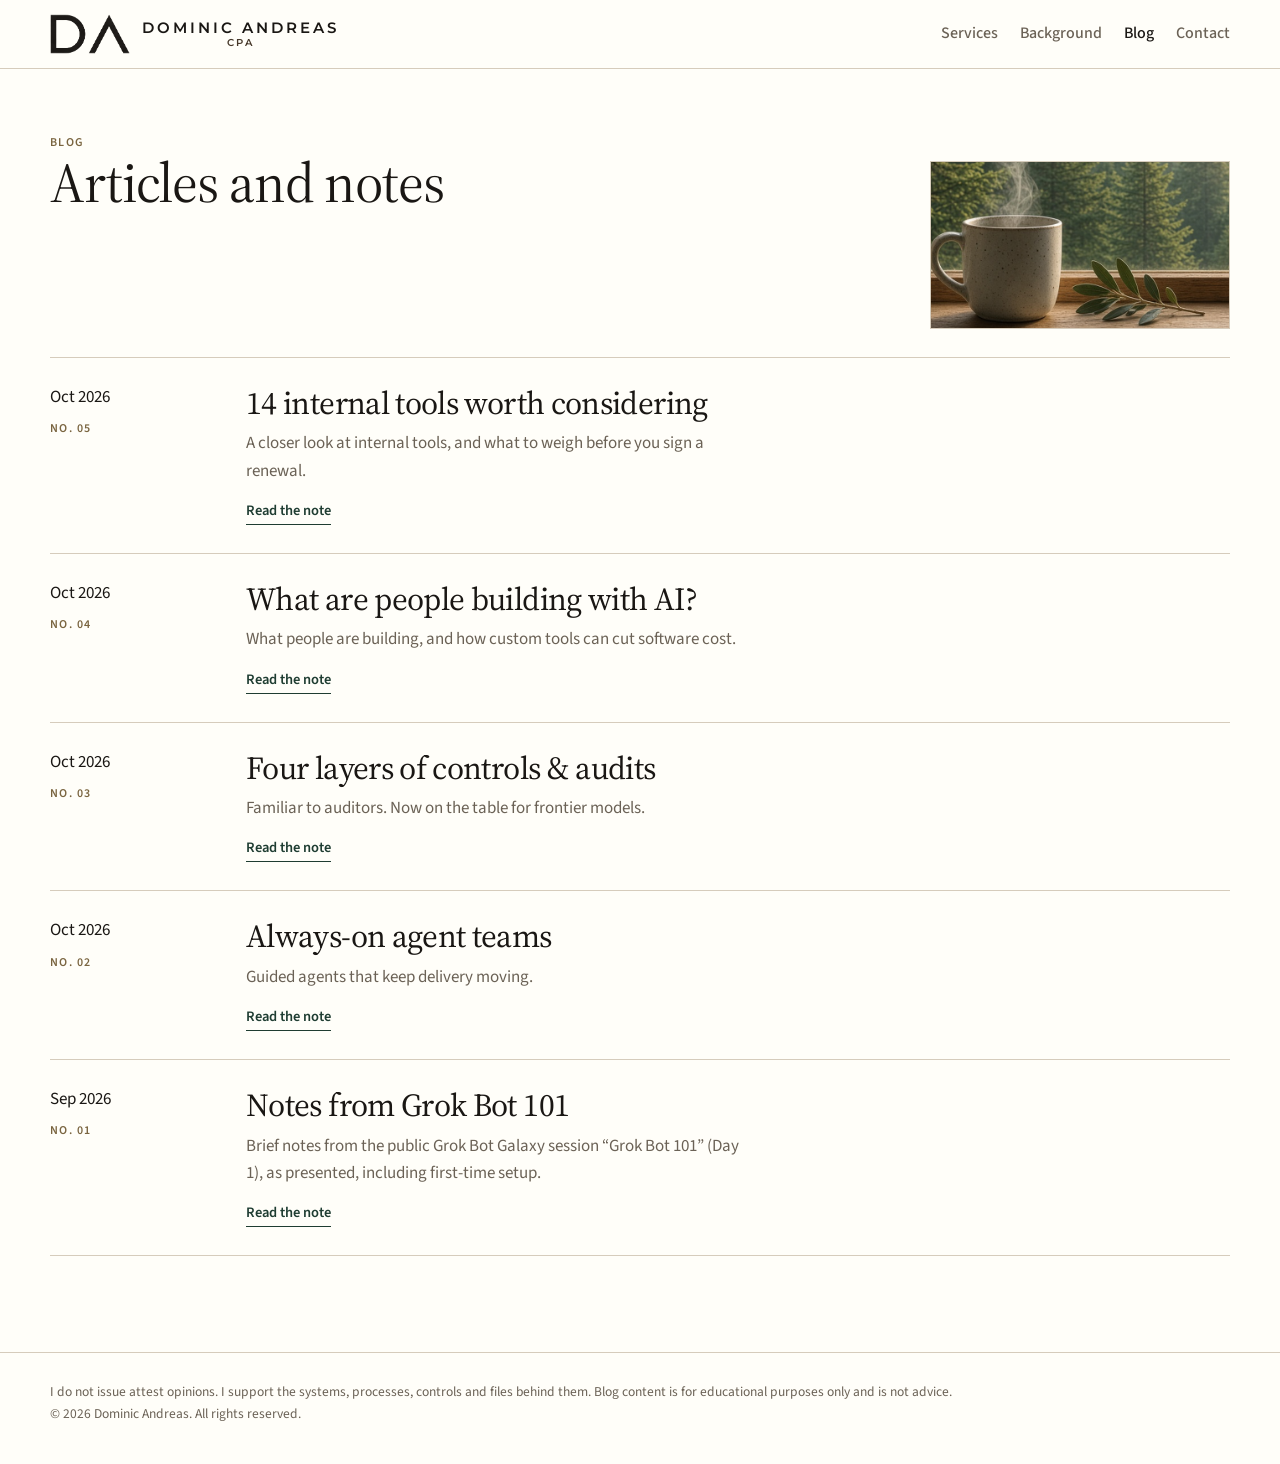
==== commit c46145db: "Add files via upload" ====
--- a/blog/index.html
+++ b/blog/index.html
@@ -1,41 +1,61 @@
 <!DOCTYPE html>
-<!-- Public home. Source: versions/option-2/index-evergreen-type-combined-AIbeefup-wide-focus.html -->
-<html lang="en">
-<head>
-  <meta charset="UTF-8" />
-  <meta name="viewport" content="width=device-width, initial-scale=1" />
-  <title>Dominic Andreas, CPA — AI, Internal Audit, SOX, SOC, and Reporting</title>
-  <meta name="description" content="Independent fractional AI operator support, internal audit, SOX, and SEC filings." />
-  <meta name="theme-color" content="#1F3D32" />
-  <link rel="icon" href="data:image/svg+xml,%3Csvg xmlns='http://www.w3.org/2000/svg' viewBox='0 0 32 32'%3E%3Ccircle cx='16' cy='16' r='6' fill='%231F3D32'/%3E%3C/svg%3E" />
-  <link rel="preconnect" href="https://fonts.googleapis.com" />
-  <link rel="preconnect" href="https://fonts.gstatic.com" crossorigin />
-  <link href="https://fonts.googleapis.com/css2?family=Source+Sans+3:ital,wght@0,400;0,500;0,600;0,700;1,400&amp;family=Source+Serif+4:ital,opsz,wght@0,8..60,400;0,8..60,600;1,8..60,400&amp;display=swap" rel="stylesheet" />
-  <link href="https://fonts.googleapis.com/css2?family=Montserrat:wght@600&amp;display=swap" rel="stylesheet" />
-  <link rel="stylesheet" href="site.css" />
-  <style id="page-css">
+<!-- Public blog list. Source: versions/option-2/combined-index-cup-aside-live.html -->
+<html lang="en"><head>
+  <meta charset="UTF-8">
+  <meta name="viewport" content="width=device-width, initial-scale=1">
+  <title>Articles and notes — Dominic Andreas, CPA</title>
+  <meta name="description" content="Articles and notes on AI, agent teams, and audit controls. For educational purposes only. Not advice.">
+  <meta name="theme-color" content="#1F3D32">
+  <link rel="icon" href="data:image/svg+xml,%3Csvg xmlns='http://www.w3.org/2000/svg' viewBox='0 0 32 32'%3E%3Ccircle cx='16' cy='16' r='6' fill='%231F3D32'/%3E%3C/svg%3E">
+  <link rel="preconnect" href="https://fonts.googleapis.com">
+  <link rel="preconnect" href="https://fonts.gstatic.com" crossorigin="">
+  <link href="https://fonts.googleapis.com/css2?family=Source+Sans+3:ital,wght@0,400;0,500;0,600;0,700;1,400&amp;family=Source+Serif+4:ital,opsz,wght@0,8..60,400;0,8..60,600;1,8..60,400&amp;display=swap" rel="stylesheet">
+  <link href="https://fonts.googleapis.com/css2?family=Montserrat:wght@600&amp;display=swap" rel="stylesheet">
+  <style>
     :root {
       --forest: #1F3D32;
       --forest-2: #18332A;
-      --leaf: #7A6540;
       --ink: #1A1714;
       --muted: #6B6256;
-      --line: #D6CCBC;
       --paper: #FFFEF9;
-      --panel: #FFFEF9;
-      --gold: #1F3D32;
       --rule: #D6CCBC;
-    }
-    body, .small, .logo, button, input, select, textarea, label {
-      font-family: "Source Sans 3", system-ui, sans-serif !important;
-    }
-    h1, h2, h3, h1.page-title {
-      font-family: "Source Serif 4", Georgia, serif !important;
-    }
-    .meta-box h2 { font-family: "Source Sans 3", system-ui, sans-serif; }
-    header { background: #FFFEF9; }
-    ::selection { background: #1F3D32; color: #FFF9F0; }
-    .dot { background: #1F3D32 !important; }
+      --clay: #1F3D32;
+      --sage: #7A6540;
+    }
+    * { box-sizing: border-box; margin: 0; padding: 0; }
+    html { scroll-behavior: smooth; }
+    body {
+      background: var(--paper);
+      color: var(--ink);
+      font-family: "Source Sans 3", "Segoe UI", system-ui, sans-serif;
+      font-size: 17px;
+      line-height: 1.6;
+    }
+    img { display: block; max-width: 100%; }
+    a { color: inherit; text-decoration: none; }
+    a:hover { color: var(--forest-2); }
+    :focus-visible { outline: 2px solid var(--forest); outline-offset: 3px; }
+    ::selection { background: var(--forest); color: var(--paper); }
+    .wrap { width: min(1180px, calc(100% - 40px)); margin: 0 auto; }
+    header {
+      position: sticky;
+      top: 0;
+      z-index: 10;
+      background: #FFFEF9;
+      backdrop-filter: blur(16px);
+      border-bottom: 1px solid var(--rule);
+    }
+    .nav {
+      display: flex;
+      align-items: center;
+      justify-content: space-between;
+      gap: 20px;
+      min-height: 68px;
+      flex-wrap: wrap;
+      padding: 8px 0;
+    }
+    .logo { display: flex; align-items: center; gap: 10px; font-weight: 700; }
+    .dot { width: 10px; height: 10px; border-radius: 50%; background: var(--forest); flex: 0 0 auto; }
     .logo svg, .logo img.wordmark, .logo img.wordmark-da { display: block; height: 40px; width: auto; max-width: none; flex-shrink: 0; }
     .logo .lockup {
       display: flex;
@@ -66,506 +86,168 @@
       letter-spacing: 0.22em;
       color: #46382A;
     }
-    .btn { background: #1F3D32 !important; color: #FFF9F0 !important; border-radius: 5px; box-shadow: 0 1px 0 rgba(255,255,255,0.18) inset, 0 8px 22px rgba(31,61,50,0.22); transition: background .15s ease, color .15s ease, box-shadow .15s ease, transform .15s ease; }
-    .btn:hover { background: #18332A !important; transform: translateY(-1px); box-shadow: 0 1px 0 rgba(255,255,255,0.18) inset, 0 8px 22px rgba(31,61,50,0.28); }
-    .btn:focus-visible { outline: 2px solid #1F3D32; outline-offset: 2px; }
-    a.shortcut[href*="contact"] {
-      background: #1F3D32 !important;
-      color: #FFF9F0 !important;
-      border-color: #1F3D32;
-      border-radius: 5px;
-    }
-    a.shortcut[href*="contact"]:hover { background: #18332A; color: #FFF9F0; }
-    .close { max-width: none; }
-    .hero-kicker { font-size: 13px; color: #7A6540; }
-    .cell b { font-size: 14.5px; }
-    .cell span { font-size: 16px; }
-    .btn.btn-line {
-      background: #FFFFFF !important;
-      background-color: #FFFFFF !important;
-      color: #1A1714 !important;
-      border: 1px solid #1F3D32 !important;
-      border-radius: 5px;
-      box-shadow: 0 1px 0 rgba(255,255,255,0.9) inset, 0 10px 28px rgba(26,23,20,0.05);
-    }
-    .btn.btn-line:hover { background: #FFFFFF !important; background-color: #FFFFFF !important; color: #1A1714 !important; transform: translateY(-1px); box-shadow: 0 6px 18px rgba(26, 23, 20, 0.07); }
-    .btn.btn-line:focus-visible { outline: 2px solid #1F3D32; outline-offset: 2px; }
-    .cta-row { align-items: center; gap: 18px; }
-    .cta-row .cta-text {
-      display: inline-flex;
-      align-items: center;
-      min-height: 46px;
-      padding: 0;
-      background: none;
-      border: 0;
-      box-shadow: none;
-      border-radius: 0;
-      color: #1F3D32;
-      font-family: "Source Sans 3", system-ui, sans-serif;
-      font-size: 14.5px;
-      font-weight: 600;
-      text-decoration: underline;
-      text-underline-offset: 3px;
-    }
-    .cta-row .cta-text:hover { color: #18332A; }
-    .meta-box { border-left-color: #1F3D32; }
-    .hero-top { display: block; }
-    .hero-top h1 { max-width: none; }
-    .hero-top .lead {
-      grid-area: auto;
-      max-width: none;
-      margin-top: 16px;
-      font-size: 16.5px;
-      line-height: 1.55;
-      color: #6B6256;
-    }
-    .hero-top .lead span[style] { font-size: inherit !important; }
-    .hero-top .lead + .lead {
-      margin-top: 16px;
-      font-size: 16.5px;
-      line-height: 1.55;
-      color: #6B6256;
-    }
-    .hero-top .lead:empty,
-    .hero-top .lead:has(> br:only-child) { display: none; }
-    .offer-tabs { display: grid; grid-template-columns: repeat(3, 1fr); gap: 12px; margin: 0 0 28px; }
-    .offer-tab {
-      font-family: "Source Serif 4", Georgia, serif !important;
-      font-size: 24px;
-      font-weight: 500;
-      letter-spacing: -0.02em;
-      line-height: 1.15;
-      text-align: left;
-      color: #1A1714;
-      background: #FFFFFF;
-      border: 1px solid #46382A;
-      border-radius: 6px;
-      padding: 14px 16px;
-      cursor: pointer;
-      transition: border-color .15s ease, box-shadow .15s ease, background .15s ease, transform .15s ease;
-      box-shadow: 0 1px 0 rgba(255,255,255,0.9) inset, 0 10px 28px rgba(26,23,20,0.05);
-    }
-    .offer-tab:hover {
-      border-color: color-mix(in srgb, #46382A 55%, #D6CCBC);
-      box-shadow:
-        inset 0 0 0 1px color-mix(in srgb, #46382A 35%, transparent),
-        0 6px 18px rgba(26, 23, 20, 0.07);
-      transform: translateY(-1px);
-    }
-    .offer-tab:focus-visible {
-      outline: 2px solid #46382A;
-      outline-offset: 2px;
-    }
-    .offer-tab .tab-n {
-      display: block;
-      font-family: "IBM Plex Sans", system-ui, sans-serif;
-      font-size: 12px;
-      letter-spacing: 0.14em;
-      font-weight: 600;
-      margin-bottom: 6px;
-      color: #7A6540;
-    }
-    .offer-tab[aria-selected="true"] { background: #1F3D32; color: #FFF9F0; border-color: #1F3D32; }
-    .offer-tab[aria-selected="true"] .tab-n { color: #F0E6D4; }
-    .offer-tab[aria-selected="true"]:hover {
-      transform: none;
-      box-shadow: none;
-      border-color: inherit;
-    }
-    .offer-panel { display: none !important; }
-    .wrap:has(#tab-automation[aria-selected="true"]) #panel-automation,
-    .wrap:has(#tab-services[aria-selected="true"]) #panel-services,
-    .wrap:has(#tab-filings[aria-selected="true"]) #panel-filings { display: block !important; }
-    .offer-kicker { margin: 0 0 14px; }
-    .offer-note {
-      margin: -4px 0 18px;
-      color: var(--muted);
-      font-size: 16.5px;
-      line-height: 1.45;
-    }
-    #engagements { border-top: 1px solid var(--rule); padding-bottom: 72px; }
-    #panel-automation .item:last-child { border-bottom: 0; }
-    #engagements .close { margin-top: 16px; }
-    #engagements .small { margin: 0 0 10px; }
-    #engagements h2 { margin: 0 0 8px; }
-    #engagements .stack {
-      display: grid;
-      grid-template-columns: repeat(4, 1fr);
-      gap: 16px;
-      border-top: 0;
-      margin-top: 0;
-    }
-    #engagements .item:first-child { padding-top: 20px; }
-    #engagements .item {
-      display: flex;
-      flex-direction: column;
-      align-items: flex-start;
-      gap: 8px;
-      background: #FFFFFF;
-      border: 1px solid #D6CCBC;
-      border-radius: 6px;
-      padding: 20px 18px;
-      row-gap: 8px;
-      column-gap: 0;
-      grid-template-columns: none;
-      border-bottom: 1px solid #D6CCBC;
-    }
-    #engagements .item h3,
-    #engagements .item p { grid-column: auto; margin: 0; }
-    #engagements .item h3 { font-size: 18px; line-height: 1.25; color: #1A1714; }
-    #engagements .item p { font-size: 15px; line-height: 1.5; color: #6B6256; }
-    #engagements .item .n {
-      display: block;
-      width: auto;
-      height: auto;
-      border-radius: 0;
-      background: none;
-      color: #7A6540;
-      font-family: "IBM Plex Sans", system-ui, sans-serif;
-      font-size: 12px;
-      letter-spacing: 0.14em;
-      font-weight: 600;
-      font-variant-numeric: tabular-nums;
-      padding: 0;
-    }
-    #engagements .eng-cta { margin-top: 22px; }
-    @media (max-width: 900px) {
-      #engagements .stack { grid-template-columns: repeat(2, 1fr); }
-    }
-    @media (max-width: 560px) {
-      #engagements .stack { grid-template-columns: 1fr; }
-    }
-
-    footer.site-foot {
-      background: #1F3D32;
-      color: #FFF9F0;
-      border-top: 0;
-      padding: 56px 0 32px;
-      font-size: 15px;
-    }
-    footer.site-foot .wrap {
-      font-size: 15px;
-      color: #FFF9F0;
-    }
-    footer.site-foot .foot-grid {
-      display: grid;
-      grid-template-columns: 1.4fr 1fr 1fr;
-      gap: 36px;
-      align-items: start;
-    }
-    footer.site-foot h3 {
-      font-family: "Source Sans 3", system-ui, sans-serif !important;
-      font-size: 16px !important;
-      font-weight: 600;
-      letter-spacing: 0.02em;
-      line-height: 1.3;
-      color: #FFF9F0;
-      margin: 0 0 12px;
-    }
-    footer.site-foot p,
-    footer.site-foot li {
-      font-family: "Source Sans 3", system-ui, sans-serif !important;
-      font-size: 15px !important;
-      line-height: 1.55;
-      color: #FFF9F0;
-      margin: 0;
-    }
-    footer.site-foot .foot-brand p { max-width: 36ch; }
-    footer.site-foot ul { list-style: none; padding: 0; margin: 0; }
-    footer.site-foot li + li { margin-top: 8px; }
-    footer.site-foot a {
-      color: #FFF9F0;
-      text-decoration: underline;
-      text-underline-offset: 3px;
-    }
-    footer.site-foot a:hover { color: #F0E6D4; }
-    footer.site-foot .legal {
-      border-top: 1px solid #2F4F43;
-      margin-top: 36px;
-      padding-top: 18px;
-      font-family: "Source Sans 3", system-ui, sans-serif !important;
-      font-size: 13px !important;
-      line-height: 1.55;
-      color: #E7DDCB;
-    }
-    @media (max-width: 800px) {
-      footer.site-foot .foot-grid { grid-template-columns: 1fr; gap: 28px; }
-    }
-    .offer-panel .band-head { grid-template-columns: 1fr; }
-    .offer-panel .band-head .intro { max-width: none; }
-    .hero {
-      background: #FFFEF9;
-    }
-    .hero .strip {
-      background: #F8F4EC;
-      color: #1A1714;
-      border-top: 0;
-      padding: 22px 8px 22px 20px;
-    }
-    .hero .strip .cell + .cell { border-left-color: #D6CCBC; }
-    .hero .strip .cell b { color: #7A6540; }
-    .hero .strip .cell span { color: #6B6256; }
-    .ai-models { margin: 18px 0 0; }
-    .ai-models-cap {
+    .nav-right { display: flex; flex-wrap: wrap; justify-content: flex-end; gap: 8px 22px; font-size: 16px; font-weight: 500; color: var(--muted); }
+    .nav-right a { transition: color .15s ease; }
+    .nav-right a:hover,
+    .nav-right a[aria-current="page"] { color: var(--ink); }
+    h1, h2 { font-family: "Source Serif 4", Georgia, serif; font-weight: 400; letter-spacing: -0.02em; }
+    .kicker {
       font-size: 12px;
       letter-spacing: 0.12em;
       text-transform: uppercase;
       font-weight: 600;
+      color: var(--sage);
+    }
+    .page { padding: 64px 0 96px; }
+    .sheet {
+      display: grid;
+      grid-template-columns: minmax(0, 1fr) 300px;
+      grid-template-areas:
+        "intro cup"
+        "list list";
+      column-gap: 40px;
+      align-items: start;
+    }
+    .intro { grid-area: intro; }
+    .page h1 { font-size: clamp(40px, 5vw, 56px); line-height: 1.12; margin: 0 0 8px; }
+    .lede { max-width: none; color: var(--muted); font-size: 16px; line-height: 1.55; }
+    .sample { margin-top: 16px; max-width: 68ch; font-size: 14px; color: var(--muted); }
+    .cup { grid-area: cup; margin: 28px 0 0; }
+    .cup img {
+      width: 100%;
+      height: 168px;
+      object-fit: cover;
+      object-position: center 58%;
+      border: 1px solid var(--rule);
+    }
+    .list { grid-area: list; margin-top: 28px; border-top: 1px solid var(--rule); }
+    .row {
+      display: grid;
+      grid-template-columns: 168px minmax(0, 1fr);
+      gap: 12px 28px;
+      padding: 26px 0 28px;
+      border-bottom: 1px solid var(--rule);
+    }
+    .row time { display: block; font-variant-numeric: tabular-nums; }
+    .row .kicker { display: block; margin-top: 8px; }
+    .row h2 { font-size: clamp(26px, 3vw, 32px); line-height: 1.2; }
+    .dek { margin-top: 8px; max-width: 62ch; color: var(--muted); }
+    .more {
+      display: inline-block;
+      margin-top: 14px;
+      font-size: 14.5px;
+      font-weight: 600;
+      color: var(--forest);
+      border-bottom: 1px solid var(--clay);
+      padding-bottom: 2px;
+    }
+    footer {
+      border-top: 1px solid var(--rule);
+      padding: 28px 0 40px;
+      font-size: 13.5px;
       color: var(--muted);
-      margin: 0 0 12px;
-    }
-    .ai-models-row {
-      display: flex;
-      flex-wrap: nowrap;
-      width: 100%;
-      justify-content: space-between;
-      align-items: center;
-      gap: 12px;
-    }
-    .ai-models-lockup {
-      display: inline-flex;
-      align-items: center;
-      gap: 8px;
-      font-family: Georgia, serif;
-      font-size: 16px;
-      color: var(--ink);
-      white-space: nowrap;
-    }
-    .ai-models-row img { height: 26px; width: auto; max-width: 180px; display: block; }
+    }
     @media (max-width: 800px) {
-      .offer-tabs { grid-template-columns: 1fr; }
-      .ai-models-row { flex-wrap: wrap; justify-content: flex-start; row-gap: 16px; }
-    }
-
-    a.page-edit {
-      position: fixed;
-      z-index: 40;
-      right: 18px;
-      bottom: 18px;
-      background: #1F3D32;
-      color: #FFF9F0;
-      font-family: "Source Sans 3", system-ui, sans-serif;
-      font-size: 14px;
-      font-weight: 600;
-      text-decoration: none;
-      padding: 10px 16px;
-      border-radius: 5px;
-    }
-    a.page-edit:hover { background: #18332A; }
+      .page { padding: 36px 0 64px; }
+      .sheet {
+        grid-template-columns: 1fr;
+        grid-template-areas:
+          "intro"
+          "list"
+          "cup";
+      }
+      .cup { margin-top: 28px; }
+      .cup img { height: 180px; }
+      .row { grid-template-columns: 1fr; gap: 8px; }
+      .nav-right { gap: 8px 16px; font-size: 15.5px; }
+    }
+    @media (prefers-reduced-motion: reduce) { html { scroll-behavior: auto; } }
   </style>
 </head>
 <body>
-<header>
+  <header>
     <div class="wrap nav">
-      <a class="logo" href="index.html" aria-label="Dominic Andreas, CPA"><span class="lockup"><img class="wordmark-da" src="da-monogram.png" alt="" height="40"><span class="lockup-name"><span class="lockup-word">DOMINIC ANDREAS</span><span class="logo-cred">CPA</span></span></span></a>
+      <a class="logo" href="../index.html" aria-label="Dominic Andreas, CPA"><span class="lockup"><img class="wordmark-da" src="../da-monogram.png" alt="" height="40"><span class="lockup-name"><span class="lockup-word">DOMINIC ANDREAS</span><span class="logo-cred">CPA</span></span></span></a>
       <nav class="nav-right" aria-label="Primary">
-        <a href="index.html#services">Services</a>
-        <a href="background.html">Background</a>
-        <a href="blog/index.html">Blog</a>
-        <a href="contact.html">Contact</a>
+        <a href="../index.html#services">Services</a>
+        <a href="../background.html">Background</a>
+        <a href="index.html" aria-current="page">Blog</a>
+        <a href="../contact.html">Contact</a>
       </nav>
     </div>
   </header>
-
-  <main id="top">
-    <section class="hero" aria-labelledby="hero-title">
-      <div class="wrap">
-        <p class="small hero-kicker">FRACTIONAL AI LEAD · certified public accountant</p>
-        <h1 id="hero-title">AI-first leadership that fuels growth — when you need it, for as long as you need it.</h1>
-        <div class="hero-top">
-          <p class="lead">Fractional leadership and targeted support for leaders at startups, small and medium-sized businesses, and other organizations.<br><br>I support four core areas:<br>• AI and automation advisory, operations, and governance<br>• Internal audit and Sarbanes-Oxley (SOX) controls<br>• System and Organization Controls (SOC) examinations<br>• Accounting closes and financial reporting<br><br>AI has arrived as leverage, and this is the window to use it. Lead the change with a trusted advisor and operator beside you.</p></div>
-        <div class="cta-row">
-          <a class="btn btn-line" href="#services">See the services</a>
-          <a class="btn" href="contact.html">Book a fit call</a>
+  <main class="page">
+    <div class="wrap">
+      <div class="sheet">
+        <div class="intro">
+          <p class="kicker">Blog</p>
+          <h1>Articles and notes</h1>
+          <p class="lede" style="font-size: 15px;"><br></p>
         </div>
-        <div class="strip" role="list">
-          <div class="cell" role="listitem"><b>CPA</b><span>Licensed Certified Public Accountant</span></div>
-          <div class="cell" role="listitem"><b>11+</b><span>Years of audit, accounting, finance, and quality leadership</span></div>
-          <div class="cell" role="listitem"><b>Human-led · scoped engagements · remote</b><span>Technical, innovative, practical, and accountable<br></span></div>
-          <div class="cell" role="listitem"><b>INDUSTRIES</b><span>Financial services, technology, consumer products and goods, nonprofit, government, healthcare, and beyond</span></div>
+        <figure class="cup">
+          <img src="../images/mug-and-morning.png" alt="A ceramic mug on a wooden windowsill, with trees beyond the glass.">
+        </figure>
+        <div class="list">
+          <article class="row">
+            <div>
+              <time datetime="2026-10-23">Oct 2026</time>
+              <span class="kicker">No. 05</span>
+            </div>
+            <div>
+              <h2><a href="posts/internal-tools-smbs.html">14 internal tools worth considering</a></h2>
+              <p class="dek">A closer look at internal tools, and what to weigh before you sign a renewal.</p>
+              <a class="more" href="posts/internal-tools-smbs.html">Read the note</a>
+            </div>
+          </article>
+          <article class="row">
+            <div>
+              <time datetime="2026-10-20">Oct 2026</time>
+              <span class="kicker">No. 04</span>
+            </div>
+            <div>
+              <h2><a href="posts/business-ai-savings.html">What are people building with AI?</a></h2>
+              <p class="dek">What people are building, and how custom tools can cut software cost.</p>
+              <a class="more" href="posts/business-ai-savings.html">Read the note</a>
+            </div>
+          </article>
+          <article class="row">
+            <div>
+              <time datetime="2026-10-03">Oct 2026</time>
+              <span class="kicker">No. 03</span>
+            </div>
+            <div>
+              <h2><a href="posts/four-layers-of-controls-and-audits.html">Four layers of controls &amp; audits</a></h2>
+              <p class="dek">Familiar to auditors. Now on the table for frontier models.</p>
+              <a class="more" href="posts/four-layers-of-controls-and-audits.html">Read the note</a>
+            </div>
+          </article>
+          <article class="row">
+            <div>
+              <time datetime="2026-10-03">Oct 2026</time>
+              <span class="kicker">No. 02</span>
+            </div>
+            <div>
+              <h2><a href="posts/always-on-agent-teams.html">Always-on agent teams</a></h2>
+              <p class="dek">Guided agents that keep delivery moving.</p>
+              <a class="more" href="posts/always-on-agent-teams.html">Read the note</a>
+            </div>
+          </article>
+          <article class="row">
+            <div>
+              <time datetime="2026-09-12">Sep 2026</time>
+              <span class="kicker">No. 01</span>
+            </div>
+            <div>
+              <h2><a href="posts/grok-bot-101.html">Notes from Grok Bot 101</a></h2>
+              <p class="dek">Brief notes from the public Grok Bot Galaxy session “Grok Bot 101” (Day 1), as presented, including first-time setup.&nbsp;<br></p>
+              <a class="more" href="posts/grok-bot-101.html">Read the note</a>
+            </div>
+          </article>
         </div>
       </div>
-    </section>
-
-    <section class="band" id="services" aria-labelledby="services-title">
-      <div class="wrap">
-        <p class="small offer-kicker"><span style="font-size: 13px;">services</span></p>
-        <p class="offer-note">Click each service to see how I support it</p>
-        <div class="offer-tabs" role="tablist" aria-label="Services">
-          <button type="button" class="offer-tab" role="tab" id="tab-automation" aria-selected="true" aria-controls="panel-automation"><span class="tab-n">01</span>AI and automation</button>
-          <button type="button" class="offer-tab" role="tab" id="tab-services" aria-selected="false" aria-controls="panel-services"><span class="tab-n">02</span>Audit support and controls</button>
-          <button type="button" class="offer-tab" role="tab" id="tab-filings" aria-selected="false" aria-controls="panel-filings"><span class="tab-n">03</span>Accounting and financial reporting</button>
-        </div>
-        <div class="offer-panel" id="panel-services" role="tabpanel" aria-labelledby="tab-services" hidden="">
-        <div class="band-head">
-          <div>
-            <h2 id="services-title">Internal audit, SOX, and SOC capacity that closes findings</h2>
-            <p class="intro">Planning, testing, reporting, and follow-up so findings close and the file holds up. Through the audit cycle, we also coordinate with external auditors — PBC request tracking, workpapers, evidence assembly, and clear communication.</p>
-          </div>
-        </div>
-        <div class="stack">
-          <article class="item">
-            <div class="n">01</div>
-            <h3>Internal audits and compliance</h3>
-            <p>Risk-based financial, operational, information technology (IT), and compliance audits. Planning through reporting, with findings that are specific, evidence-based, and usable.</p>
-          </article>
-          <article class="item">
-            <div class="n">02</div>
-            <h3>Co-sourced SOX testing and remediation</h3>
-            <p>Risk-based SOX / ICFR testing capacity inside your methodology — plus remediation that sticks. ITGC and IT audit support when systems sit in scope.</p>
-          </article>
-          <article class="item">
-            <div class="n">03</div>
-            <h3>SOC 1 and SOC 2&nbsp;&nbsp;</h3>
-            <p>SOC support and readiness: internal control identification and documentation, walkthroughs, evidence gathering and testing, gap analysis, and reporting.</p>
-          </article>
-          <article class="item">
-            <div class="n">04</div>
-            <h3>Standing up the function</h3>
-            <p>When standing up or building internal audit: risk universe, annual plan, workpaper standards, and reporting management can use.</p>
-          </article>
-        </div>
-        <p class="close">Once the process is sound, repeatable steps can be automated, with governance and quality gates.</p>
-        </div>
-        <div class="offer-panel" id="panel-automation" role="tabpanel" aria-labelledby="tab-automation">
-        <div class="band-head">
-          <div>
-            <h2 id="automation-title">AI that is governed, reviewed, and in production</h2>
-            <p class="intro">Integrating tools such as AI and workflow automation can increase productivity and efficiency, reduce administrative load, and free up time for higher-value or professional judgment work. I help adopt or deepen AI that is governed, reviewed, and documented.&nbsp;</p>
-          </div>
-        </div>
-
-<div class="stack"><article class="item"><div class="n">01</div><h3>Fractional AI lead</h3><p>Advisory and implementation support covering data wrangling, strategic roadmap development, AI setup, operating practices, workflow design, periodic planning reviews, training, and coordination.<br>• Scope can include conversational agents, small agent or bot teams, voice agents (for example, an AI receptionist for missed or after-hours calls), and custom internal tools, dashboards, Excel macros, and templates where they add value.<br>• Draft and maintain AI rules and policies, designate control owners, and define review practices you can adopt.</p></article>
-          <article class="item">
-            <div class="n">02</div>
-            <h3>Use case assessment and quality review</h3>
-            <p>Know what to automate first — and what should stay human-led.<br>• Identify AI, automation, or redesign opportunities that may save time or add value, and work that should stay human. Related workflows and example materials can be prepared.<br>• Review of selected use cases and sample outputs for quality and outcomes before broader deployment.</p>
-          </article>
-          <article class="item">
-            <div class="n">03</div>
-            <h3>Training and enablement</h3>
-            <p>Training sessions, worked examples, office hours, and ongoing enablement.</p>
-          </article>
-          <article class="item">
-            <div class="n">04</div>
-            <h3>Tool and spend review</h3>
-            <p>Compare current tools and licenses to observed use and alternatives. Explore and discuss additional options for cost savings.<br></p>
-          </article>
-        <article class="item">
-            <div class="n">05</div>
-            <h3>Thought leadership and digital content</h3>
-            <p>Research, drafting, and professional human review of selected articles, blog posts, and LinkedIn social content, prior to publication.</p>
-          </article></div>
-        <div class="ai-models">
-          <p class="ai-models-cap">Frontier AI examples</p>
-          <div class="ai-models-row">
-            <img alt="SpaceXAI" src="[data-uri]">
-    <span class="ai-models-lockup"><img alt="" src="[data-uri]"><span>OpenAI</span></span>
-    <img alt="Anthropic" src="[data-uri]">
-    <span class="ai-models-lockup"><img alt="Microsoft" src="[data-uri]"><img alt="Copilot" src="[data-uri]"></span>
-    <img alt="Google" src="[data-uri]">
-          </div>
-        </div>
-        </div>
-        <div class="offer-panel" id="panel-filings" role="tabpanel" aria-labelledby="tab-filings" hidden="">
-        <div class="band-head">
-          <div>
-            <h2 id="filings-title">Accounting close, reporting, SEC filings, and more for lean teams</h2>
-            <p class="intro">Accounting and period-end closes, financial reporting, and SEC filings — for when the work has to hold up. Through the audit cycle, we also coordinate with external auditors — PBC request tracking, workpapers, evidence assembly, and clear communication.</p>
-          </div>
-        </div>
-        <div class="stack">
-          <article class="item">
-            <div class="n">01</div>
-            <h3>Close, reporting package, and disclosures</h3>
-            <p>A package that management can rely on — tied to the file.<br>• Period-end close, rollforwards, flux analysis, accounting support, and a reporting package, including footnotes, tables, and disclosure checklists.</p>
-          </article>
-          <article class="item">
-            <div class="n">02</div>
-            <h3>Reporting process and pre-issue review</h3>
-            <p>Close calendar, controls with dated signoffs, workpaper standards, and a repeatable path from trial balance to filed document. Review of the reporting file before it goes out, with follow-up if needed.</p>
-          </article>
-          <article class="item">
-            <div class="n">03</div>
-            <h3>SEC filings</h3>
-            <p>Support with 10-K, 10-Q, 8-K, MD&amp;A, disclosure checklists, calendars, drafts, and a supporting file that is ready for the next reviewer.</p>
-          </article>
-          <article class="item">
-            <div class="n">04</div>
-            <h3>Technical accounting support</h3>
-            <p>Clear memo-ready analysis on complex or first-time topics.<br>• Research and documentation for complex GAAP or disclosure questions, and support when the company is new to SEC reporting.</p>
-          </article>
-        </div>
-        <p class="close">Once the process is sound, repeatable steps can be automated, with governance and quality gates.</p>
-        </div>
-      </div>
-    </section>
-    
-
-    <section class="band" id="engagements" aria-labelledby="engagements-title">
-      <div class="wrap">
-        <p class="small">How engagements work</p>
-        <h2 id="engagements-title">Call → scope → start → delivered</h2>
-        <div class="stack">
-          <article class="item">
-            <div class="n">01</div>
-            <h3>Free 20-minute call</h3>
-            <p>Align on goals, challenges, and priorities.</p>
-          </article>
-          <article class="item">
-            <div class="n">02</div>
-            <h3>Written scope</h3>
-            <p>Clear scope, timeline, and investment before work begins.</p>
-          </article>
-          <article class="item">
-            <div class="n">03</div>
-            <h3>Get set up&nbsp;</h3>
-            <p>Secure file sharing or least-privilege access. Remote, with no unnecessary steps.</p>
-          </article>
-          <article class="item">
-            <div class="n">04</div>
-            <h3>Delivered</h3>
-            <p>Walkthrough call with 1–2 revision rounds. Delivered with professional standards, quality, and risk in view.</p>
-          </article>
-        </div>
-        <div class="cta-row eng-cta">
-          <a class="btn" href="contact.html">Book a fit call</a>
-        </div>
-        
-      </div>
-    </section>
-
+    </div>
   </main>
-
-  <footer class="site-foot">
-    <div class="wrap">
-      <div class="foot-grid">
-        <div class="foot-brand">
-          <h3>Dominic Andreas, CPA</h3>
-          <p>Fractional AI lead and CPA for growing businesses and organizations. AI adoption and integration, plus internal audit, SOX, SOC and reporting support.</p>
-        </div>
-        <div class="foot-pages">
-          <h3>Pages</h3>
-          <ul>
-            <li><a href="#top">Home</a></li>
-            <li><a href="#services">Services</a></li>
-            <li><a href="background.html">Background</a></li>
-            <li><a href="blog/index.html">Blog</a></li>
-            <li><a href="contact.html">Contact</a></li>
-          </ul>
-        </div>
-        <div class="foot-contact">
-          <h3>Contact</h3>
-          <ul>
-            <li><a href="mailto:hello.ai.audit@gmail.com">hello.ai.audit@gmail.com</a></li>
-            <li>Replies within one business day</li>
-            <li><a href="contact.html">Book a time</a></li>
-          </ul>
-        </div>
-      </div>
-      <div class="legal">I do not issue attest opinions. I support the systems, processes, controls and files behind them. Blog content is for educational purposes only and is not advice.<br>© 2026 Dominic Andreas. All rights reserved.</div>
-    </div>
+  <footer>
+    <div class="wrap">I do not issue attest opinions. I support the systems, processes, controls and files behind them. Blog content is for educational purposes only and is not advice.<br>© 2026 Dominic Andreas. All rights reserved.</div>
   </footer>
-    <script>(function(){document.addEventListener("click",function(e){var tab=e.target.closest&&e.target.closest(".offer-tab");if(!tab)return;e.preventDefault();var id=tab.getAttribute("aria-controls");document.querySelectorAll(".offer-tab").forEach(function(t){t.setAttribute("aria-selected",t.getAttribute("aria-controls")===id?"true":"false");});document.querySelectorAll(".offer-panel").forEach(function(p){p.removeAttribute("style");if(p.id===id)p.removeAttribute("hidden");else p.setAttribute("hidden","");});},true);})();</script>
-</body>
-</html>
+  </body></html>
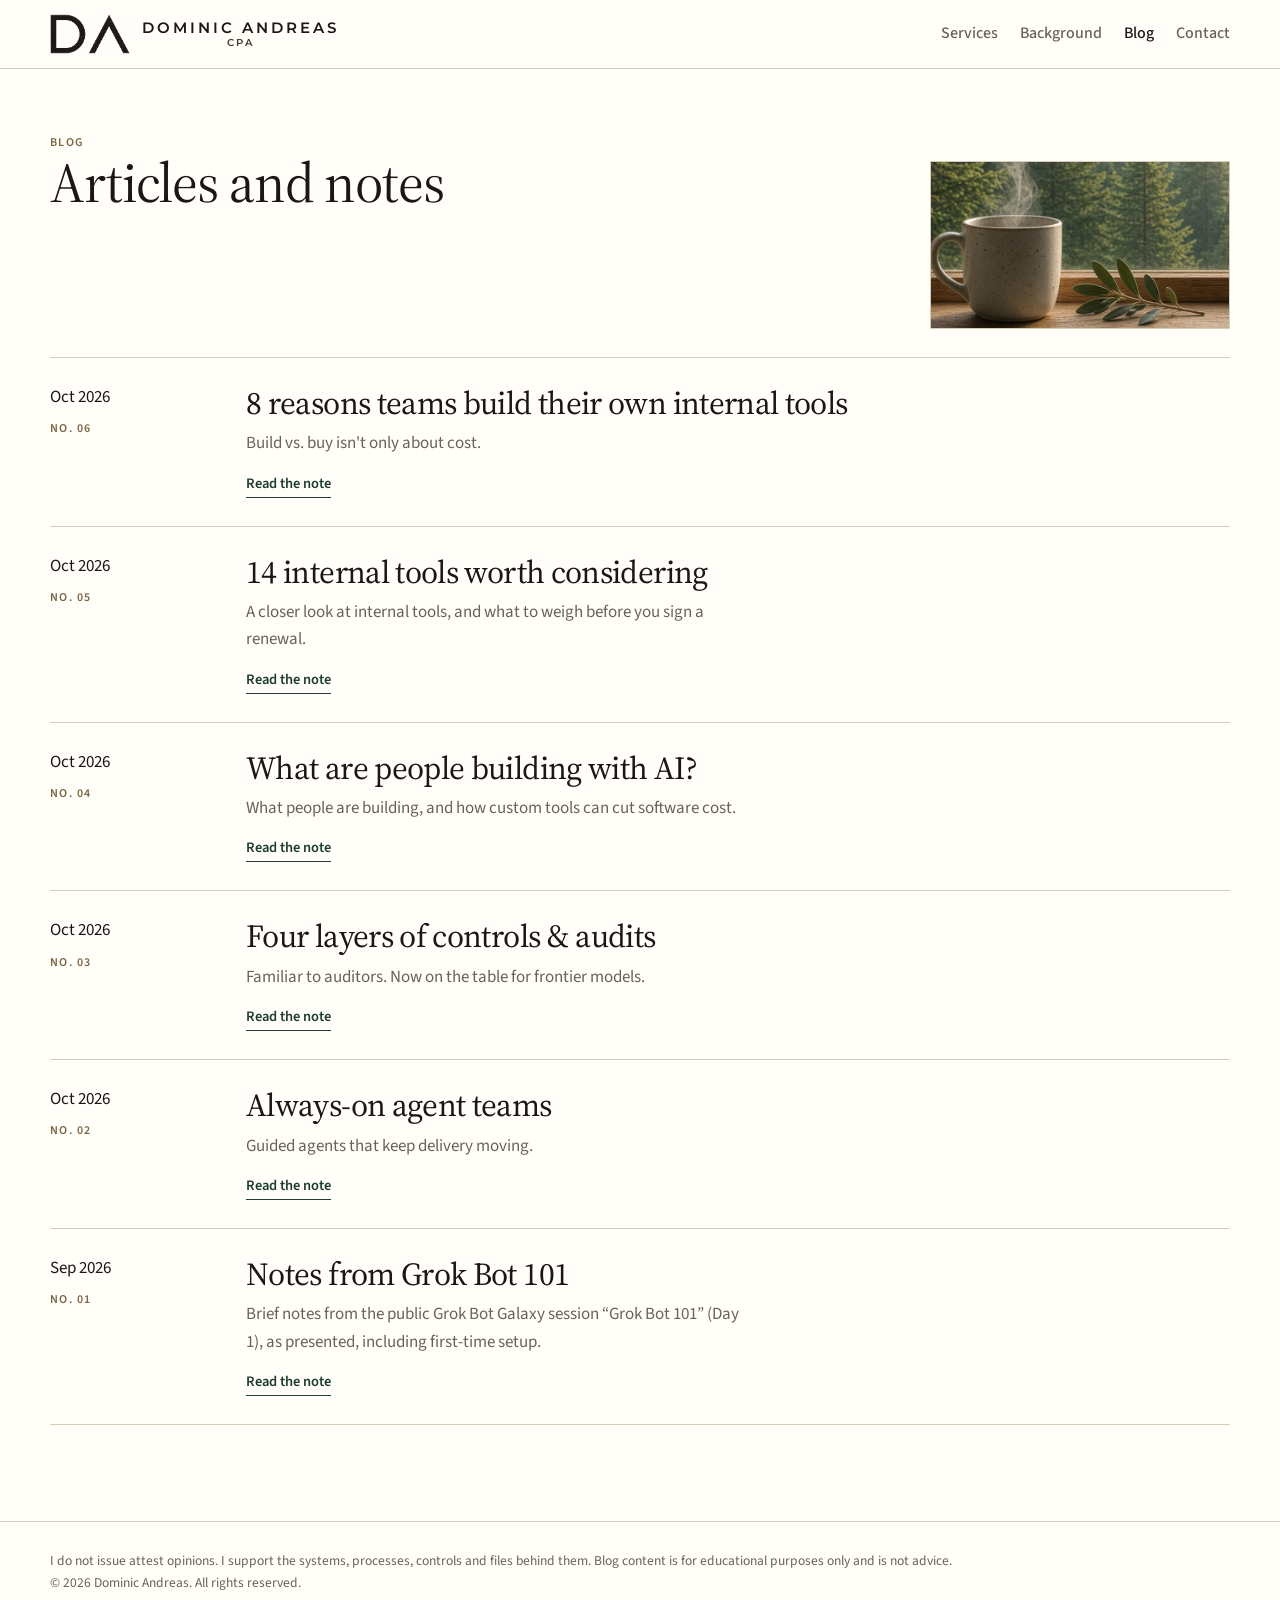
==== commit 3513d99d: "Add files via upload" ====
--- a/blog/index.html
+++ b/blog/index.html
@@ -190,6 +190,17 @@
         <div class="list">
           <article class="row">
             <div>
+              <time datetime="2026-10-28">Oct 2026</time>
+              <span class="kicker">No. 06</span>
+            </div>
+            <div>
+              <h2><a href="posts/eight-reasons-internal-tools.html">8 reasons teams build their own internal tools</a></h2>
+              <p class="dek">Build vs. buy isn't only about cost.</p>
+              <a class="more" href="posts/eight-reasons-internal-tools.html">Read the note</a>
+            </div>
+          </article>
+          <article class="row">
+            <div>
               <time datetime="2026-10-23">Oct 2026</time>
               <span class="kicker">No. 05</span>
             </div>
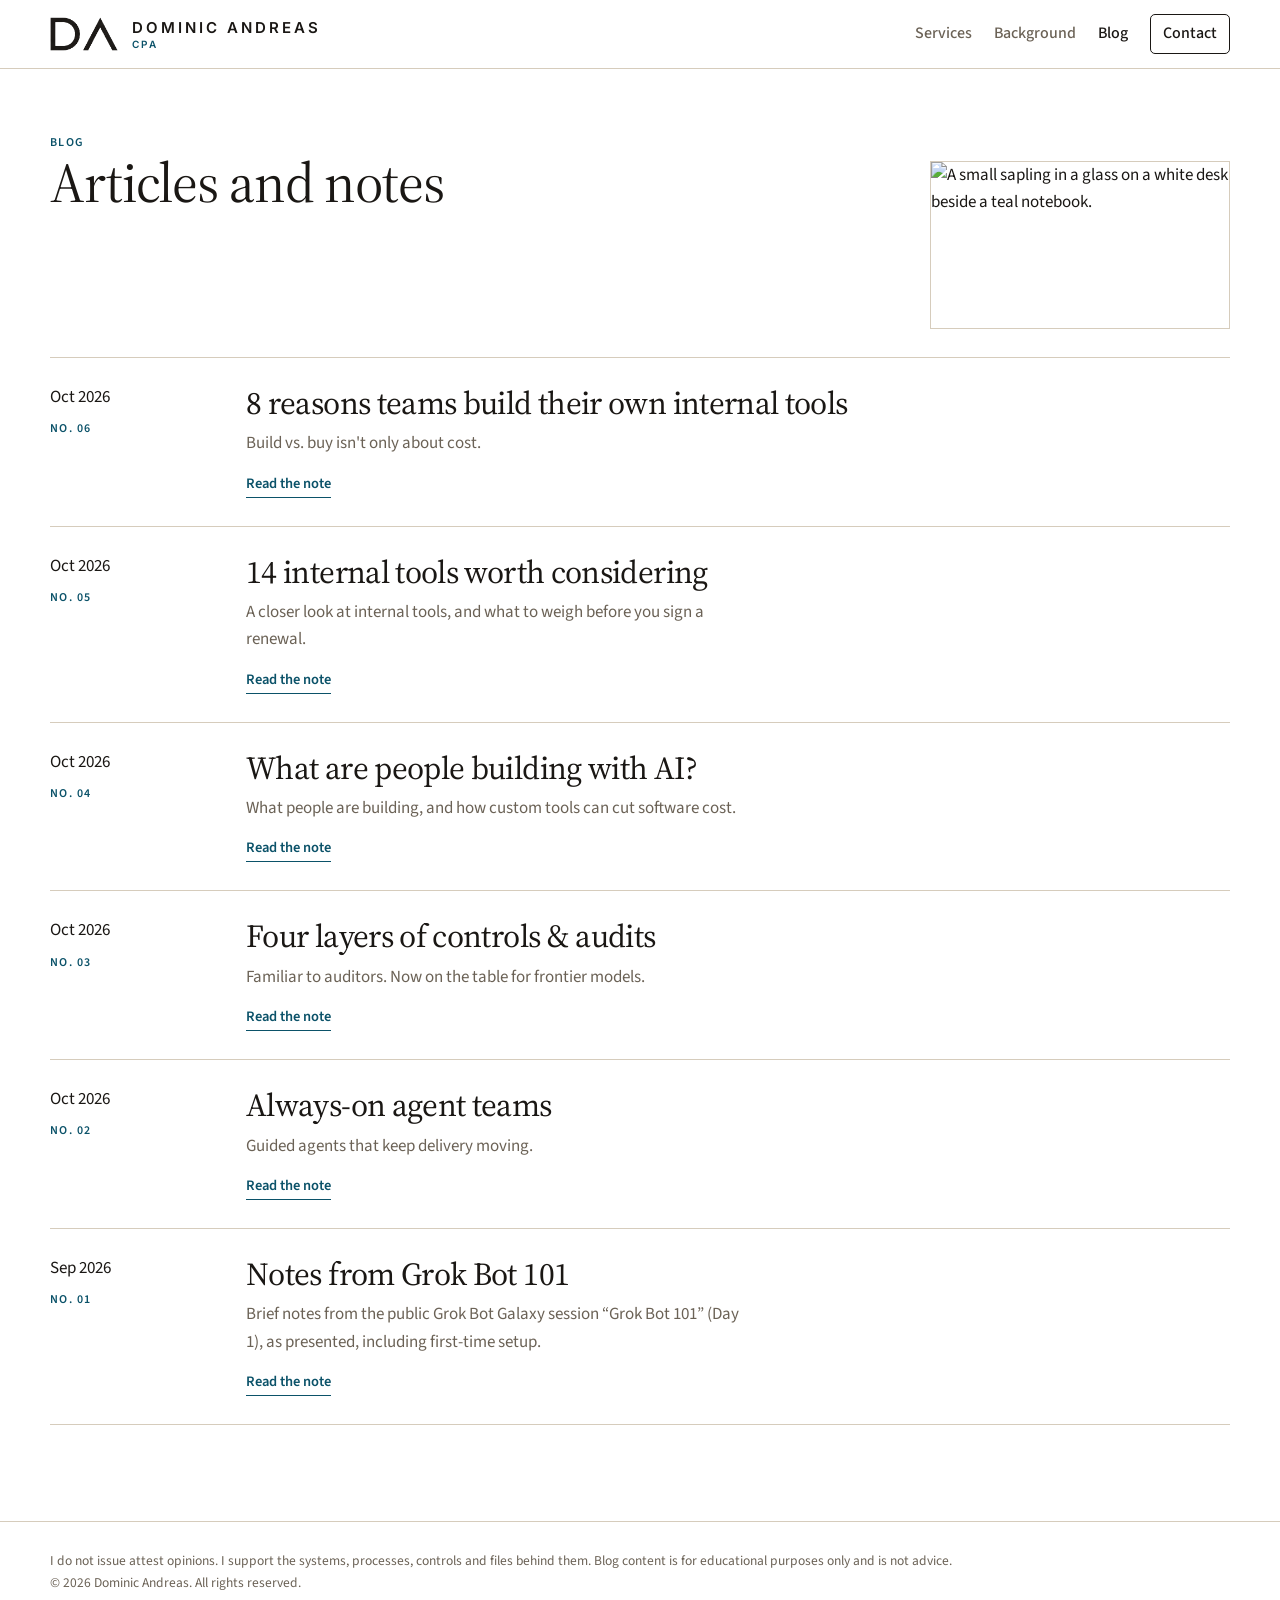
==== commit 6e9838e3: "Add files via upload" ====
--- a/blog/index.html
+++ b/blog/index.html
@@ -5,21 +5,20 @@
   <meta name="viewport" content="width=device-width, initial-scale=1">
   <title>Articles and notes — Dominic Andreas, CPA</title>
   <meta name="description" content="Articles and notes on AI, agent teams, and audit controls. For educational purposes only. Not advice.">
-  <meta name="theme-color" content="#1F3D32">
-  <link rel="icon" href="data:image/svg+xml,%3Csvg xmlns='http://www.w3.org/2000/svg' viewBox='0 0 32 32'%3E%3Ccircle cx='16' cy='16' r='6' fill='%231F3D32'/%3E%3C/svg%3E">
+  <meta name="theme-color" content="#46382A">
+  <link rel="icon" href="data:image/svg+xml,%3Csvg xmlns='http://www.w3.org/2000/svg' viewBox='0 0 32 32'%3E%3Ccircle cx='16' cy='16' r='6' fill='%2346382A'/%3E%3C/svg%3E">
   <link rel="preconnect" href="https://fonts.googleapis.com">
   <link rel="preconnect" href="https://fonts.gstatic.com" crossorigin="">
-  <link href="https://fonts.googleapis.com/css2?family=Source+Sans+3:ital,wght@0,400;0,500;0,600;0,700;1,400&amp;family=Source+Serif+4:ital,opsz,wght@0,8..60,400;0,8..60,600;1,8..60,400&amp;display=swap" rel="stylesheet">
-  <link href="https://fonts.googleapis.com/css2?family=Montserrat:wght@600&amp;display=swap" rel="stylesheet">
+  <link href="https://fonts.googleapis.com/css2?family=Source+Sans+3:ital,wght@0,400;0,500;0,600;0,700;1,400&amp;family=Source+Serif+4:ital,opsz,wght@0,8..60,400;0,8..60,600;1,8..60,400&amp;family=Inter:wght@400;500;600;700&amp;display=swap" rel="stylesheet">
   <style>
     :root {
-      --forest: #1F3D32;
-      --forest-2: #18332A;
+      --forest: #46382A;
+      --forest-2: #3E3125;
       --ink: #1A1714;
       --muted: #6B6256;
-      --paper: #FFFEF9;
+      --paper: #FFFFFF;
       --rule: #D6CCBC;
-      --clay: #1F3D32;
+      --clay: #46382A;
       --sage: #7A6540;
     }
     * { box-sizing: border-box; margin: 0; padding: 0; }
@@ -41,7 +40,7 @@
       position: sticky;
       top: 0;
       z-index: 10;
-      background: #FFFEF9;
+      background: #FFFFFF;
       backdrop-filter: blur(16px);
       border-bottom: 1px solid var(--rule);
     }
@@ -56,22 +55,23 @@
     }
     .logo { display: flex; align-items: center; gap: 10px; font-weight: 700; }
     .dot { width: 10px; height: 10px; border-radius: 50%; background: var(--forest); flex: 0 0 auto; }
-    .logo svg, .logo img.wordmark, .logo img.wordmark-da { display: block; height: 40px; width: auto; max-width: none; flex-shrink: 0; }
+    .logo svg, .logo img.wordmark, .logo img.wordmark-da { display: block; height: 34px; width: auto; max-width: none; flex-shrink: 0; }
     .logo .lockup {
       display: flex;
       flex-direction: row;
       align-items: center;
-      gap: 12px;
+      gap: 14px;
     }
     .logo .lockup-name {
       display: flex;
       flex-direction: column;
-      align-items: center;
-      gap: 3px;
+      align-items: flex-start;
+      gap: 4px;
+      line-height: 1;
     }
     .logo .lockup-word,
     .logo .logo-cred {
-      font-family: "Montserrat", "Century Gothic", sans-serif !important;
+      font-family: "Inter", system-ui, sans-serif !important;
       font-weight: 600;
       line-height: 1;
       white-space: nowrap;
@@ -84,20 +84,28 @@
     .logo .logo-cred {
       font-size: 10px;
       letter-spacing: 0.22em;
-      color: #46382A;
-    }
-    .nav-right { display: flex; flex-wrap: wrap; justify-content: flex-end; gap: 8px 22px; font-size: 16px; font-weight: 500; color: var(--muted); }
-    .nav-right a { transition: color .15s ease; }
+      color: #0B5269;
+    }
+    .nav-right { display: flex; align-items: center; flex-wrap: wrap; justify-content: flex-end; gap: 8px 22px; font-size: 16px; font-weight: 500; color: var(--muted); }
+    .nav-right a { transition: color .15s ease, border-color .15s ease, background .15s ease; }
     .nav-right a:hover,
     .nav-right a[aria-current="page"] { color: var(--ink); }
+    .nav-right a[href*="contact"] {
+      padding: 6px 12px;
+      border: 1px solid #1A1714;
+      border-radius: 5px;
+      color: #1A1714;
+    }
+    .nav-right a[href*="contact"]:hover { background: #1A1714; color: #FFFFFF; }
     h1, h2 { font-family: "Source Serif 4", Georgia, serif; font-weight: 400; letter-spacing: -0.02em; }
     .kicker {
       font-size: 12px;
       letter-spacing: 0.12em;
       text-transform: uppercase;
       font-weight: 600;
-      color: var(--sage);
-    }
+      color: #0B5269;
+    }
+    .intro .kicker { color: #0B5269; }
     .page { padding: 64px 0 96px; }
     .sheet {
       display: grid;
@@ -117,7 +125,7 @@
       width: 100%;
       height: 168px;
       object-fit: cover;
-      object-position: center 58%;
+      object-position: center;
       border: 1px solid var(--rule);
     }
     .list { grid-area: list; margin-top: 28px; border-top: 1px solid var(--rule); }
@@ -137,8 +145,8 @@
       margin-top: 14px;
       font-size: 14.5px;
       font-weight: 600;
-      color: var(--forest);
-      border-bottom: 1px solid var(--clay);
+      color: #0B5269;
+      border-bottom: 1px solid #0B5269;
       padding-bottom: 2px;
     }
     footer {
@@ -167,7 +175,7 @@
 <body>
   <header>
     <div class="wrap nav">
-      <a class="logo" href="../index.html" aria-label="Dominic Andreas, CPA"><span class="lockup"><img class="wordmark-da" src="../da-monogram.png" alt="" height="40"><span class="lockup-name"><span class="lockup-word">DOMINIC ANDREAS</span><span class="logo-cred">CPA</span></span></span></a>
+      <a class="logo" href="../index.html" aria-label="Dominic Andreas, CPA"><span class="lockup"><img class="wordmark-da" src="../da-monogram.png" alt="" height="34"><span class="lockup-name"><span class="lockup-word">DOMINIC ANDREAS</span><span class="logo-cred">CPA</span></span></span></a>
       <nav class="nav-right" aria-label="Primary">
         <a href="../index.html#services">Services</a>
         <a href="../background.html">Background</a>
@@ -182,10 +190,10 @@
         <div class="intro">
           <p class="kicker">Blog</p>
           <h1>Articles and notes</h1>
-          <p class="lede" style="font-size: 15px;"><br></p>
+          <p class="lede"><br></p>
         </div>
         <figure class="cup">
-          <img src="../images/mug-and-morning.png" alt="A ceramic mug on a wooden windowsill, with trees beyond the glass.">
+          <img src="../images/blog-header-sapling-desk.png" alt="A small sapling in a glass on a white desk beside a teal notebook.">
         </figure>
         <div class="list">
           <article class="row">
